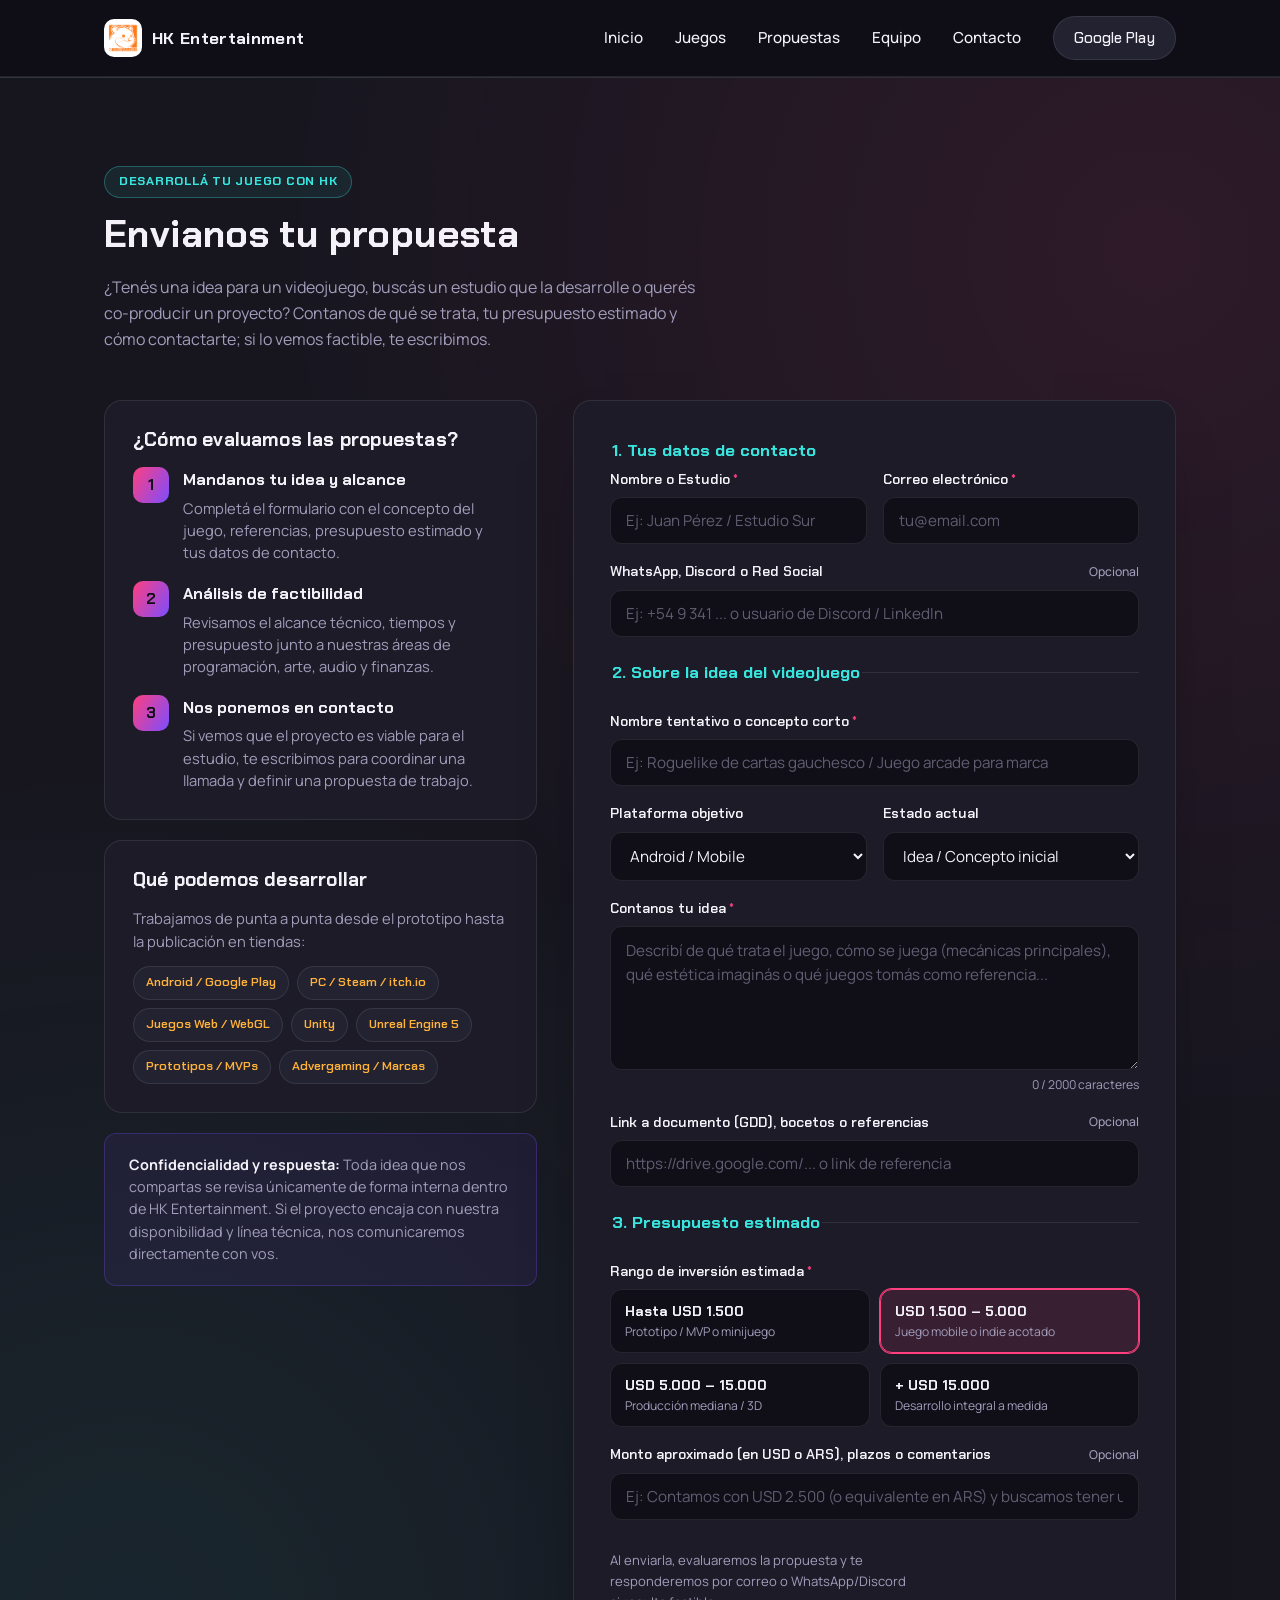
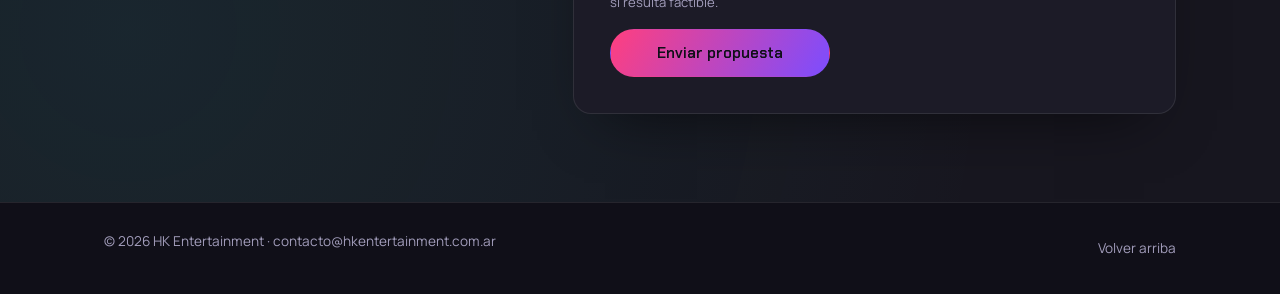
==== propuestas/index.html @ 63de5daf "Add video game proposal submission flow Add a proposal form to the homepage and a dedicated proposal" ====
<!DOCTYPE html>
<html lang="es">
<head>
  <meta charset="UTF-8">
  <meta name="viewport" content="width=device-width, initial-scale=1">
  <title>Propuestas de Videojuegos - HK Entertainment</title>
  <meta name="description" content="Envianos tu idea de videojuego, presupuesto estimado y contacto. En HK Entertainment evaluamos tu propuesta para desarrollarla o co-producirla.">
  <link rel="canonical" href="https://hkentertainment.com.ar/propuestas/">
  <meta property="og:type" content="website">
  <meta property="og:site_name" content="HK Entertainment">
  <meta property="og:locale" content="es_AR">
  <meta property="og:title" content="Propuestas de Videojuegos - HK Entertainment">
  <meta property="og:description" content="Contanos tu idea de videojuego, contacto y presupuesto. Si lo vemos factible, te escribimos.">
  <meta property="og:url" content="https://hkentertainment.com.ar/propuestas/">
  <meta property="og:image" content="https://hkentertainment.com.ar/src/cybersimian.jpg">
  <meta name="twitter:card" content="summary_large_image">
  <link rel="icon" href="../src/Logo%20HK%20c_hamster.png">
  <link rel="preconnect" href="https://fonts.googleapis.com">
  <link rel="preconnect" href="https://fonts.gstatic.com" crossorigin>
  <link href="https://fonts.googleapis.com/css2?family=Chakra+Petch:wght@500;600;700&family=Manrope:wght@400;500;600;700&display=swap" rel="stylesheet">
  <link rel="stylesheet" href="../styles.css">
  <link rel="stylesheet" href="../propuestas.css">
</head>
<body>

  <a class="skip-link" href="#contenido-propuestas">Saltar al contenido</a>

  <header class="site-header" id="top">
    <div class="wrap header-inner">
      <a class="logo" href="../index.html" aria-label="HK Entertainment – inicio">
        <img class="logo-mark" src="../src/Logo%20HK%20c_hamster.png" alt="" width="38" height="38">
        <span class="logo-text">HK Entertainment</span>
      </a>

      <button class="nav-toggle" id="navToggle" aria-expanded="false" aria-controls="primaryNav" aria-label="Abrir menú">
        <span></span><span></span><span></span>
      </button>

      <nav class="primary-nav" id="primaryNav">
        <a href="../index.html#inicio">Inicio</a>
        <a href="../index.html#juegos">Juegos</a>
        <a href="#propuestas" aria-current="page">Propuestas</a>
        <a href="../index.html#equipo">Equipo</a>
        <a href="../index.html#contacto">Contacto</a>
        <a class="nav-cta" href="https://play.google.com/store/apps/dev?id=6928241970397486127" target="_blank" rel="noopener">Google Play</a>
      </nav>
    </div>
  </header>

  <main id="contenido-propuestas">
    <!-- PROPUESTAS DE VIDEOJUEGOS -->
    <section class="section section--proposals" id="propuestas">
      <div class="wrap">
        <div class="section-head">
          <span class="proposal-kicker">Desarrollá tu juego con HK</span>
          <h2>Envianos tu propuesta</h2>
          <p>¿Tenés una idea para un videojuego, buscás un estudio que la desarrolle o querés co-producir un proyecto? Contanos de qué se trata, tu presupuesto estimado y cómo contactarte; si lo vemos factible, te escribimos.</p>
        </div>

        <div class="proposal-layout">
          <!-- Información lateral -->
          <aside class="proposal-info">
            <div class="proposal-panel">
              <h3>¿Cómo evaluamos las propuestas?</h3>
              <ol class="proposal-steps">
                <li>
                  <span class="proposal-step-num">1</span>
                  <div>
                    <strong>Mandanos tu idea y alcance</strong>
                    <p>Completá el formulario con el concepto del juego, referencias, presupuesto estimado y tus datos de contacto.</p>
                  </div>
                </li>
                <li>
                  <span class="proposal-step-num">2</span>
                  <div>
                    <strong>Análisis de factibilidad</strong>
                    <p>Revisamos el alcance técnico, tiempos y presupuesto junto a nuestras áreas de programación, arte, audio y finanzas.</p>
                  </div>
                </li>
                <li>
                  <span class="proposal-step-num">3</span>
                  <div>
                    <strong>Nos ponemos en contacto</strong>
                    <p>Si vemos que el proyecto es viable para el estudio, te escribimos para coordinar una llamada y definir una propuesta de trabajo.</p>
                  </div>
                </li>
              </ol>
            </div>

            <div class="proposal-panel">
              <h3>Qué podemos desarrollar</h3>
              <p style="margin: 0; color: var(--text-dim); font-size: 0.92rem;">Trabajamos de punta a punta desde el prototipo hasta la publicación en tiendas:</p>
              <div class="proposal-scopes">
                <span class="proposal-scope-tag">Android / Google Play</span>
                <span class="proposal-scope-tag">PC / Steam / itch.io</span>
                <span class="proposal-scope-tag">Juegos Web / WebGL</span>
                <span class="proposal-scope-tag">Unity</span>
                <span class="proposal-scope-tag">Unreal Engine 5</span>
                <span class="proposal-scope-tag">Prototipos / MVPs</span>
                <span class="proposal-scope-tag">Advergaming / Marcas</span>
              </div>
            </div>

            <div class="proposal-note-box">
              <strong>Confidencialidad y respuesta:</strong> Toda idea que nos compartas se revisa únicamente de forma interna dentro de HK Entertainment. Si el proyecto encaja con nuestra disponibilidad y línea técnica, nos comunicaremos directamente con vos.
            </div>
          </aside>

          <!-- Formulario de propuestas -->
          <div class="proposal-card">
            <form class="proposal-form" id="formPropuesta" data-formspree="" novalidate>

              <!-- 1. Datos de contacto -->
              <fieldset class="proposal-fieldset">
                <legend class="proposal-legend">1. Tus datos de contacto</legend>
                <div class="proposal-row">
                  <div class="proposal-field">
                    <label for="propNombre"><span>Nombre o Estudio<span class="proposal-req">*</span></span></label>
                    <input type="text" id="propNombre" name="nombre" placeholder="Ej: Juan Pérez / Estudio Sur" required autocomplete="name">
                  </div>
                  <div class="proposal-field">
                    <label for="propEmail"><span>Correo electrónico<span class="proposal-req">*</span></span></label>
                    <input type="email" id="propEmail" name="email" placeholder="tu@email.com" required autocomplete="email">
                  </div>
                </div>

                <div class="proposal-field">
                  <label for="propContactoAlt">
                    <span>WhatsApp, Discord o Red Social</span>
                    <span class="proposal-opt">Opcional</span>
                  </label>
                  <input type="text" id="propContactoAlt" name="contacto_alt" placeholder="Ej: +54 9 341 ... o usuario de Discord / LinkedIn">
                </div>
              </fieldset>

              <!-- 2. Sobre la idea -->
              <fieldset class="proposal-fieldset">
                <legend class="proposal-legend">2. Sobre la idea del videojuego</legend>
                <div class="proposal-field">
                  <label for="propTitulo"><span>Nombre tentativo o concepto corto<span class="proposal-req">*</span></span></label>
                  <input type="text" id="propTitulo" name="titulo" placeholder="Ej: Roguelike de cartas gauchesco / Juego arcade para marca" required>
                </div>

                <div class="proposal-row">
                  <div class="proposal-field">
                    <label for="propPlataforma"><span>Plataforma objetivo</span></label>
                    <select id="propPlataforma" name="plataforma">
                      <option value="Android / Mobile">Android / Mobile</option>
                      <option value="PC (Steam / itch.io)">PC (Steam / itch.io)</option>
                      <option value="Web / Navegador (WebGL)">Web / Navegador (WebGL)</option>
                      <option value="Multiplataforma (PC + Mobile)">Multiplataforma (PC + Mobile)</option>
                      <option value="A definir con el estudio">A definir con el estudio</option>
                    </select>
                  </div>

                  <div class="proposal-field">
                    <label for="propEstado"><span>Estado actual</span></label>
                    <select id="propEstado" name="estado">
                      <option value="Idea / Concepto inicial">Idea / Concepto inicial</option>
                      <option value="GDD / Diseño documentado">GDD / Diseño documentado</option>
                      <option value="Prototipo o avance previo">Prototipo o avance previo</option>
                      <option value="Proyecto para marca / empresa">Proyecto para marca / empresa</option>
                    </select>
                  </div>
                </div>

                <div class="proposal-field">
                  <label for="propIdea"><span>Contanos tu idea<span class="proposal-req">*</span></span></label>
                  <textarea id="propIdea" name="idea" rows="5" maxlength="2000" placeholder="Describí de qué trata el juego, cómo se juega (mecánicas principales), qué estética imaginás o qué juegos tomás como referencia..." required></textarea>
                  <div class="proposal-char-count" id="propIdeaCount">0 / 2000 caracteres</div>
                </div>

                <div class="proposal-field">
                  <label for="propLink">
                    <span>Link a documento (GDD), bocetos o referencias</span>
                    <span class="proposal-opt">Opcional</span>
                  </label>
                  <input type="url" id="propLink" name="link" placeholder="https://drive.google.com/... o link de referencia">
                </div>
              </fieldset>

              <!-- 3. Presupuesto -->
              <fieldset class="proposal-fieldset">
                <legend class="proposal-legend">3. Presupuesto estimado</legend>
                <div class="proposal-field">
                  <label><span>Rango de inversión estimada<span class="proposal-req">*</span></span></label>
                  <input type="hidden" id="propPresupuestoRango" name="presupuesto_rango" value="USD 1.500 – USD 5.000 (Juego indie / Mobile)">
                  <div class="budget-pills" role="group" aria-label="Rango de presupuesto estimado">
                    <button type="button" class="budget-pill" data-budget="Menos de USD 1.500 (Prototipo / MVP casual)" aria-pressed="false">
                      <strong>Hasta USD 1.500</strong>
                      <span>Prototipo / MVP o minijuego</span>
                    </button>
                    <button type="button" class="budget-pill is-selected" data-budget="USD 1.500 – USD 5.000 (Juego indie / Mobile)" aria-pressed="true">
                      <strong>USD 1.500 – 5.000</strong>
                      <span>Juego mobile o indie acotado</span>
                    </button>
                    <button type="button" class="budget-pill" data-budget="USD 5.000 – USD 15.000 (Proyecto mediano PC / 3D)" aria-pressed="false">
                      <strong>USD 5.000 – 15.000</strong>
                      <span>Producción mediana / 3D</span>
                    </button>
                    <button type="button" class="budget-pill" data-budget="Más de USD 15.000 (Producción completa)" aria-pressed="false">
                      <strong>+ USD 15.000</strong>
                      <span>Desarrollo integral a medida</span>
                    </button>
                  </div>
                </div>

                <div class="proposal-field">
                  <label for="propPresupuestoDetalle">
                    <span>Monto aproximado (en USD o ARS), plazos o comentarios</span>
                    <span class="proposal-opt">Opcional</span>
                  </label>
                  <input type="text" id="propPresupuestoDetalle" name="presupuesto_detalle" placeholder="Ej: Contamos con USD 2.500 (o equivalente en ARS) y buscamos tener una primera versión en 3 meses">
                </div>
              </fieldset>

              <div class="proposal-submit-row">
                <p class="proposal-privacy">Al enviarla, evaluaremos la propuesta y te responderemos por correo o WhatsApp/Discord si resulta factible.</p>
                <button type="submit" class="btn btn-primary proposal-submit-btn" id="propSubmitBtn">Enviar propuesta</button>
              </div>

              <div class="proposal-feedback" id="propFeedback" hidden aria-live="polite"></div>
            </form>
          </div>
        </div>
      </div>
    </section>
  </main>

  <footer class="site-footer">
    <div class="wrap footer-inner">
      <p>&copy; <span id="year"></span> HK Entertainment &middot; <a href="mailto:contacto@hkentertainment.com.ar">contacto@hkentertainment.com.ar</a></p>
      <a href="#top">Volver arriba</a>
    </div>
  </footer>

  <script src="../script.js"></script>
  <script src="../propuestas.js" defer></script>
</body>
</html>
---- styles.css ----
/* ---------------------------------------------------
   HK Entertainment — hoja de estilos
--------------------------------------------------- */

:root {
  --ink: #100f18;
  --ink-soft: #17161f;
  --panel: #1c1b27;
  --panel-alt: #232231;
  --line: rgba(255, 255, 255, 0.09);
  --text: #f4f2f8;
  --text-dim: #a29dbb;

  --pink: #ff3f7f;
  --cyan: #38e6df;
  --amber: #ffb238;
  --violet: #7c4dff;

  --font-display: 'Chakra Petch', sans-serif;
  --font-body: 'Manrope', sans-serif;

  --radius-lg: 18px;
  --radius-md: 12px;
  --container: 1120px;
}

* { box-sizing: border-box; }

html {
  scroll-behavior: smooth;
}

@media (prefers-reduced-motion: reduce) {
  html { scroll-behavior: auto; }
  * { animation-duration: 0.001ms !important; animation-iteration-count: 1 !important; transition-duration: 0.001ms !important; }
}

body {
  margin: 0;
  background: var(--ink);
  color: var(--text);
  font-family: var(--font-body);
  font-size: 16px;
  line-height: 1.6;
  -webkit-font-smoothing: antialiased;
}

h1, h2, h3, h4 {
  font-family: var(--font-display);
  font-weight: 700;
  line-height: 1.15;
  margin: 0 0 0.5em;
  letter-spacing: 0.01em;
}

p { margin: 0 0 1em; color: var(--text-dim); }
p:last-child { margin-bottom: 0; }

a { color: var(--cyan); text-decoration: none; }
a:hover { color: var(--pink); }

ul { list-style: none; margin: 0; padding: 0; }

.wrap {
  max-width: var(--container);
  margin: 0 auto;
  padding: 0 24px;
}

.skip-link {
  position: absolute;
  left: -999px;
  top: 0;
  background: var(--pink);
  color: #100f18;
  padding: 10px 16px;
  border-radius: 0 0 8px 0;
  z-index: 999;
}
.skip-link:focus {
  left: 0;
}

:focus-visible {
  outline: 2px solid var(--cyan);
  outline-offset: 3px;
}

/* ---------- Botones ---------- */

.btn {
  display: inline-flex;
  align-items: center;
  justify-content: center;
  padding: 13px 26px;
  border-radius: 999px;
  font-family: var(--font-display);
  font-weight: 600;
  font-size: 0.95rem;
  border: 1px solid transparent;
  transition: transform 0.15s ease, box-shadow 0.15s ease, background 0.15s ease, color 0.15s ease;
  white-space: nowrap;
}
.btn:hover { transform: translateY(-2px); }

.btn-primary {
  background: linear-gradient(120deg, var(--pink), var(--violet));
  color: #100f18;
}
.btn-primary:hover {
  color: #100f18;
  box-shadow: 0 10px 30px -8px rgba(255, 63, 127, 0.55);
}

.btn-ghost {
  background: transparent;
  border-color: var(--line);
  color: var(--text);
}
.btn-ghost:hover {
  border-color: var(--cyan);
  color: var(--cyan);
}

.btn-outline {
  background: transparent;
  border-color: var(--cyan);
  color: var(--cyan);
}
.btn-outline:hover {
  background: var(--cyan);
  color: #100f18;
}

/* ---------- Header ---------- */

.site-header {
  position: sticky;
  top: 0;
  z-index: 100;
  background: rgba(16, 15, 24, 0.82);
  backdrop-filter: blur(10px);
  border-bottom: 1px solid var(--line);
}

.header-inner {
  display: flex;
  align-items: center;
  justify-content: space-between;
  height: 76px;
}

.logo {
  display: flex;
  align-items: center;
  gap: 10px;
  color: var(--text);
}
.logo:hover { color: var(--text); }
.logo-mark {
  width: 38px;
  height: 38px;
  border-radius: 10px;
  object-fit: cover;
  flex: none;
}
.logo-text {
  font-family: var(--font-display);
  font-weight: 700;
  font-size: 1.05rem;
  letter-spacing: 0.02em;
}

.nav-toggle {
  display: none;
  flex-direction: column;
  gap: 5px;
  background: none;
  border: none;
  cursor: pointer;
  padding: 8px;
}
.nav-toggle span {
  width: 24px;
  height: 2px;
  background: var(--text);
  display: block;
}

.primary-nav {
  display: flex;
  align-items: center;
  gap: 32px;
}
.primary-nav a {
  color: var(--text);
  font-size: 0.95rem;
  font-weight: 500;
}
.primary-nav a:hover { color: var(--cyan); }

.nav-cta {
  padding: 9px 20px;
  border-radius: 999px;
  background: var(--panel-alt);
  border: 1px solid var(--line);
  font-family: var(--font-display);
  font-weight: 600;
}
.nav-cta:hover {
  border-color: var(--cyan);
  color: var(--cyan);
}

/* ---------- Hero ---------- */

.hero {
  position: relative;
  padding: 96px 0 84px;
  overflow: hidden;
}

.hero-bg {
  position: absolute;
  inset: 0;
  z-index: 0;
  pointer-events: none;
}

.hero-hexes {
  width: 100%;
  height: 100%;
}
.hex {
  fill: none;
  stroke-width: 1.4;
}
.hex-a { stroke: var(--pink); opacity: 0.35; animation: float-a 14s ease-in-out infinite; }
.hex-b { stroke: var(--cyan); opacity: 0.3; animation: float-b 18s ease-in-out infinite; }
.hex-c { stroke: var(--violet); opacity: 0.28; animation: float-a 16s ease-in-out infinite reverse; }
.hex-d { stroke: var(--amber); opacity: 0.25; animation: float-b 12s ease-in-out infinite reverse; }

@keyframes float-a {
  0%, 100% { transform: translateY(0px); }
  50% { transform: translateY(22px); }
}
@keyframes float-b {
  0%, 100% { transform: translateY(0px); }
  50% { transform: translateY(-18px); }
}

.hero-inner {
  position: relative;
  z-index: 1;
}

.hero-kicker {
  color: var(--cyan);
  font-family: var(--font-display);
  font-weight: 600;
  font-size: 0.9rem;
  margin-bottom: 18px;
}

.hero-title {
  font-size: clamp(2.1rem, 5.2vw, 3.6rem);
  max-width: 15ch;
  color: var(--text);
  margin-bottom: 24px;
}

.hero-sub {
  max-width: 56ch;
  font-size: 1.08rem;
  margin-bottom: 36px;
}

.hero-actions {
  display: flex;
  flex-wrap: wrap;
  gap: 16px;
  margin-bottom: 64px;
}

.hero-stats {
  display: grid;
  grid-template-columns: repeat(4, auto);
  gap: 40px;
  margin: 0;
}
.hero-stats > div { display: flex; flex-direction: column; }
.hero-stats dt {
  font-family: var(--font-display);
  font-size: 2rem;
  font-weight: 700;
  background: linear-gradient(120deg, var(--pink), var(--cyan));
  -webkit-background-clip: text;
  background-clip: text;
  color: transparent;
}
.hero-stats dd {
  margin: 2px 0 0;
  font-size: 0.88rem;
  color: var(--text-dim);
}

/* ---------- Secciones genéricas ---------- */

.section {
  padding: 88px 0;
  border-top: 1px solid var(--line);
}
.section--alt {
  background: var(--ink-soft);
}

.section-head {
  max-width: 60ch;
  margin-bottom: 48px;
}
.section-head h2 {
  font-size: clamp(1.7rem, 3.4vw, 2.4rem);
}

/* ---------- Destacados ---------- */

.featured-grid {
  display: grid;
  grid-template-columns: 1.3fr 1fr;
  gap: 24px;
  margin-bottom: 72px;
}

.feature-panel {
  position: relative;
  padding: 40px;
  border-radius: var(--radius-lg);
  background: var(--panel);
  border: 1px solid var(--line);
  overflow: hidden;
}

.feature-panel--flagship {
  background:
    radial-gradient(circle at 100% 0%, rgba(255, 63, 127, 0.18), transparent 55%),
    radial-gradient(circle at 0% 100%, rgba(56, 230, 223, 0.14), transparent 55%),
    var(--panel);
  border-color: rgba(255, 63, 127, 0.35);
}

.feature-cover {
  display: block;
  width: calc(100% + 80px);
  height: 210px;
  margin: -40px -40px 24px -40px;
  object-fit: cover;
}

.itch-embed {
  margin-top: 20px;
  max-width: 552px;
}
.itch-embed iframe {
  display: block;
  width: 100%;
  height: 167px;
  border: 0;
  border-radius: 10px;
}

.feature-panel-tag {
  display: inline-block;
  font-family: var(--font-display);
  font-size: 0.78rem;
  font-weight: 600;
  color: var(--amber);
  border: 1px solid rgba(255, 178, 56, 0.4);
  border-radius: 999px;
  padding: 4px 12px;
  margin-bottom: 20px;
}

.feature-panel h3 {
  font-size: clamp(1.4rem, 2.6vw, 1.9rem);
  margin-bottom: 16px;
}

.feature-meta {
  font-size: 0.9rem;
  color: var(--text-dim);
  margin-bottom: 20px;
}

.glitch-title {
  position: relative;
  display: inline-block;
  color: var(--text);
}
.glitch-title::before,
.glitch-title::after {
  content: attr(data-text);
  position: absolute;
  left: 0;
  top: 0;
  width: 100%;
  opacity: 0;
}
.feature-panel:hover .glitch-title::before {
  color: var(--pink);
  opacity: 0.7;
  transform: translate(2px, -2px);
  clip-path: inset(0 0 55% 0);
  animation: glitch-shift 0.6s steps(2, end) 1;
}
.feature-panel:hover .glitch-title::after {
  color: var(--cyan);
  opacity: 0.7;
  transform: translate(-2px, 2px);
  clip-path: inset(55% 0 0 0);
  animation: glitch-shift 0.6s steps(2, end) 1 reverse;
}
@keyframes glitch-shift {
  0% { transform: translate(0, 0); }
  50% { transform: translate(3px, -3px); }
  100% { transform: translate(-2px, 2px); }
}

/* ---------- Catálogo ---------- */

.catalog-head { margin-bottom: 24px; }
.catalog-head h3 {
  font-size: 1.15rem;
  color: var(--text-dim);
  font-family: var(--font-body);
  font-weight: 700;
}

.catalog-grid {
  display: grid;
  grid-template-columns: repeat(3, 1fr);
  gap: 18px;
  margin-bottom: 72px;
}

.game-card {
  display: flex;
  gap: 16px;
  padding: 22px;
  background: var(--panel);
  border: 1px solid var(--line);
  border-radius: var(--radius-md);
  transition: border-color 0.2s ease, transform 0.2s ease;
}
.game-card:hover {
  border-color: var(--cyan);
  transform: translateY(-3px);
}

.game-icon {
  flex: none;
  width: 52px;
  height: 52px;
  border-radius: 12px;
  object-fit: cover;
  border: 1px solid var(--line);
}

.game-card h4 {
  font-size: 1.02rem;
  margin-bottom: 2px;
}

.game-genre {
  font-size: 0.78rem;
  color: var(--amber);
  margin-bottom: 8px;
}

.game-card p:not(.game-genre) {
  font-size: 0.92rem;
  margin-bottom: 10px;
}

.game-card a {
  font-size: 0.85rem;
  font-weight: 600;
}

/* ---------- Próximamente ---------- */

.upcoming-grid {
  display: grid;
  grid-template-columns: repeat(2, 1fr);
  gap: 18px;
}

.upcoming-card {
  padding: 28px;
  border: 1px dashed var(--line);
  border-radius: var(--radius-md);
  background: var(--ink-soft);
}
.upcoming-card h4 {
  font-size: 1.1rem;
  margin-bottom: 10px;
}
.upcoming-status {
  font-size: 0.8rem;
  color: var(--violet);
  font-weight: 700;
  font-family: var(--font-display);
  margin: 0;
}

/* ---------- Equipo ---------- */

.team-grid {
  display: grid;
  grid-template-columns: repeat(4, 1fr);
  gap: 18px;
}

.team-card {
  padding: 26px;
  background: var(--panel);
  border: 1px solid var(--line);
  border-radius: var(--radius-md);
  transition: border-color 0.2s ease;
}
.team-card:hover { border-color: var(--pink); }

.team-card h3 { font-size: 1.08rem; margin-bottom: 4px; }

.team-role {
  color: var(--cyan);
  font-size: 0.85rem;
  font-weight: 700;
  margin-bottom: 12px;
}

.team-card p:not(.team-role) { font-size: 0.9rem; margin-bottom: 16px; }

.team-link {
  font-family: var(--font-display);
  font-weight: 600;
  font-size: 0.85rem;
}

/* ---------- Valores ---------- */

.values-grid {
  display: grid;
  grid-template-columns: repeat(4, 1fr);
  gap: 18px;
}
.values-grid li {
  padding: 24px 0;
  border-top: 1px solid var(--line);
}
.values-grid h3 {
  font-size: 1rem;
  color: var(--text);
  margin-bottom: 8px;
}
.values-grid p { font-size: 0.9rem; }

/* ---------- Contacto ---------- */

.contact-grid {
  display: flex;
  align-items: center;
  justify-content: space-between;
  flex-wrap: wrap;
  gap: 32px;
}

.contact-email {
  font-family: var(--font-display);
  font-weight: 700;
  font-size: clamp(1.3rem, 3vw, 1.8rem);
  color: var(--text);
}
.contact-email:hover { color: var(--pink); }

.social-list {
  display: flex;
  flex-wrap: wrap;
  gap: 12px;
}
.social-list a {
  display: inline-block;
  padding: 10px 18px;
  border: 1px solid var(--line);
  border-radius: 999px;
  color: var(--text);
  font-size: 0.88rem;
  font-weight: 600;
}
.social-list a:hover {
  border-color: var(--cyan);
  color: var(--cyan);
}

/* ---------- Footer ---------- */

.site-footer {
  border-top: 1px solid var(--line);
  padding: 28px 0;
}
.footer-inner {
  display: flex;
  align-items: center;
  justify-content: space-between;
  font-size: 0.85rem;
  color: var(--text-dim);
}
.footer-inner a { color: var(--text-dim); }
.footer-inner a:hover { color: var(--cyan); }

/* ---------- Responsive ---------- */

@media (max-width: 900px) {
  .featured-grid { grid-template-columns: 1fr; }
  .catalog-grid { grid-template-columns: repeat(2, 1fr); }
  .team-grid { grid-template-columns: repeat(2, 1fr); }
  .values-grid { grid-template-columns: repeat(2, 1fr); }
  .upcoming-grid { grid-template-columns: 1fr; }
  .hero-stats { grid-template-columns: repeat(2, auto); row-gap: 24px; }
}

@media (max-width: 720px) {
  .nav-toggle { display: flex; }

  .primary-nav {
    position: absolute;
    top: 76px;
    left: 0;
    right: 0;
    background: var(--ink-soft);
    border-bottom: 1px solid var(--line);
    flex-direction: column;
    align-items: flex-start;
    gap: 0;
    padding: 8px 24px 20px;
    display: none;
  }
  .primary-nav.is-open { display: flex; }
  .primary-nav a {
    width: 100%;
    padding: 14px 0;
    border-bottom: 1px solid var(--line);
  }
  .nav-cta {
    margin-top: 12px;
    text-align: center;
  }

  .catalog-grid { grid-template-columns: 1fr; }
  .team-grid { grid-template-columns: 1fr; }
  .values-grid { grid-template-columns: 1fr; }
  .game-card { flex-direction: column; }
}


/* ---------- Enlaces a las páginas de cada juego ---------- */

.game-links {
  display: flex;
  flex-wrap: wrap;
  gap: 4px 16px;
}

.feature-actions {
  display: flex;
  flex-wrap: wrap;
  gap: 12px;
  margin-top: 20px;
}

video.feature-cover { background: #000; }

.upcoming-logo {
  display: block;
  width: min(220px, 100%);
  height: auto;
}

.upcoming-actions {
  display: flex;
  flex-wrap: wrap;
  align-items: center;
  gap: 12px 18px;
  margin-top: 16px;
}
.upcoming-actions a:not(.btn) {
  font-size: 0.88rem;
  font-weight: 600;
}

/* Elementos ocultos con el atributo hidden (la sección "Jugar" hasta que haya juegos) */
.section[hidden],
.primary-nav a[hidden] { display: none !important; }
---- propuestas.css ----
/* -------------------------------------------
   HK Entertainment – Sección y Página de Propuestas (propuestas.css)
   Usa las variables globales definidas en styles.css
------------------------------------------- */

.section--proposals {
  position: relative;
  background:
    radial-gradient(circle at 90% 10%, rgba(255, 63, 127, 0.10), transparent 45%),
    radial-gradient(circle at 10% 90%, rgba(56, 230, 223, 0.08), transparent 45%),
    var(--ink-soft);
  border-top: 1px solid var(--line);
}

.proposal-kicker {
  display: inline-flex;
  align-items: center;
  gap: 8px;
  padding: 5px 14px;
  margin-bottom: 14px;
  border-radius: 999px;
  border: 1px solid rgba(56, 230, 223, 0.3);
  background: rgba(56, 230, 223, 0.08);
  color: var(--cyan);
  font-family: var(--font-display);
  font-size: 0.78rem;
  font-weight: 700;
  letter-spacing: 0.06em;
  text-transform: uppercase;
}

.proposal-layout {
  display: grid;
  grid-template-columns: 0.92fr 1.28fr;
  gap: 36px;
  align-items: start;
}

/* Columna informativa izquierda */
.proposal-info {
  display: grid;
  gap: 20px;
}

.proposal-panel {
  padding: 28px;
  border-radius: var(--radius-lg);
  background: var(--panel);
  border: 1px solid var(--line);
}

.proposal-panel h3 {
  font-family: var(--font-display);
  font-size: 1.2rem;
  color: var(--text);
  margin: 0 0 16px;
}

.proposal-steps {
  list-style: none;
  padding: 0;
  margin: 0;
  display: grid;
  gap: 18px;
}

.proposal-steps li {
  display: grid;
  grid-template-columns: 36px 1fr;
  gap: 14px;
  align-items: start;
}

.proposal-step-num {
  display: inline-flex;
  align-items: center;
  justify-content: center;
  width: 36px;
  height: 36px;
  border-radius: 10px;
  background: linear-gradient(120deg, var(--pink), var(--violet));
  color: #100f18;
  font-family: var(--font-display);
  font-weight: 700;
  font-size: 0.95rem;
}

.proposal-steps strong {
  display: block;
  font-family: var(--font-display);
  font-size: 1rem;
  color: var(--text);
  margin-bottom: 4px;
}

.proposal-steps p {
  margin: 0;
  font-size: 0.92rem;
  color: var(--text-dim);
  line-height: 1.5;
}

.proposal-scopes {
  display: flex;
  flex-wrap: wrap;
  gap: 8px;
  margin-top: 12px;
}

.proposal-scope-tag {
  padding: 6px 12px;
  border-radius: 999px;
  background: var(--panel-alt);
  border: 1px solid var(--line);
  color: var(--amber);
  font-family: var(--font-display);
  font-size: 0.78rem;
  font-weight: 600;
}

.proposal-note-box {
  padding: 20px 24px;
  border-radius: var(--radius-md);
  background: rgba(124, 77, 255, 0.08);
  border: 1px solid rgba(124, 77, 255, 0.28);
  color: var(--text-dim);
  font-size: 0.9rem;
  line-height: 1.55;
}

.proposal-note-box strong {
  color: var(--text);
}

/* Tarjeta del formulario */
.proposal-card {
  padding: 36px;
  border-radius: var(--radius-lg);
  background: var(--panel);
  border: 1px solid var(--line);
  box-shadow: 0 28px 60px -32px rgba(0, 0, 0, 0.65);
}

.proposal-form {
  display: grid;
  gap: 22px;
}

.proposal-fieldset {
  border: 0;
  padding: 0;
  margin: 0;
  display: grid;
  gap: 16px;
}

.proposal-fieldset + .proposal-fieldset {
  padding-top: 20px;
  border-top: 1px solid var(--line);
}

.proposal-legend {
  font-family: var(--font-display);
  font-size: 1.05rem;
  font-weight: 700;
  color: var(--cyan);
  margin-bottom: 4px;
  display: flex;
  align-items: center;
  gap: 8px;
}

.proposal-row {
  display: grid;
  grid-template-columns: 1fr 1fr;
  gap: 16px;
}

.proposal-field {
  display: flex;
  flex-direction: column;
  gap: 7px;
}

.proposal-field label {
  font-family: var(--font-display);
  font-size: 0.88rem;
  font-weight: 600;
  color: var(--text);
  display: flex;
  justify-content: space-between;
  align-items: center;
}

.proposal-opt {
  font-family: var(--font-body);
  font-size: 0.76rem;
  font-weight: 500;
  color: var(--text-dim);
}

.proposal-req {
  color: var(--pink);
  margin-left: 3px;
}

.proposal-field input,
.proposal-field select,
.proposal-field textarea {
  width: 100%;
  padding: 12px 15px;
  border-radius: var(--radius-md);
  border: 1px solid var(--line);
  background: var(--ink);
  color: var(--text);
  font-family: var(--font-body);
  font-size: 0.95rem;
  transition: border-color 0.18s ease, box-shadow 0.18s ease, background 0.18s ease;
  box-sizing: border-box;
}

.proposal-field textarea {
  resize: vertical;
  min-height: 120px;
  line-height: 1.55;
}

.proposal-field input::placeholder,
.proposal-field textarea::placeholder {
  color: rgba(162, 157, 187, 0.55);
}

.proposal-field input:focus,
.proposal-field select:focus,
.proposal-field textarea:focus {
  outline: none;
  border-color: var(--cyan);
  box-shadow: 0 0 0 3px rgba(56, 230, 223, 0.14);
  background: var(--ink-soft);
}

/* Chips de selección de presupuesto */
.budget-pills {
  display: grid;
  grid-template-columns: repeat(auto-fit, minmax(185px, 1fr));
  gap: 10px;
}

.budget-pill {
  display: flex;
  flex-direction: column;
  align-items: flex-start;
  gap: 3px;
  padding: 12px 14px;
  border-radius: var(--radius-md);
  border: 1px solid var(--line);
  background: var(--ink);
  color: var(--text);
  font-family: var(--font-body);
  text-align: left;
  cursor: pointer;
  transition: border-color 0.16s ease, background 0.16s ease, transform 0.12s ease;
}

.budget-pill:hover {
  border-color: rgba(56, 230, 223, 0.45);
  background: var(--panel-alt);
}

.budget-pill.is-selected {
  border-color: var(--pink);
  background: rgba(255, 63, 127, 0.12);
  box-shadow: 0 0 0 1px var(--pink);
}

.budget-pill strong {
  font-family: var(--font-display);
  font-size: 0.88rem;
  color: var(--text);
}

.budget-pill span {
  font-size: 0.76rem;
  color: var(--text-dim);
}

.proposal-char-count {
  font-size: 0.76rem;
  color: var(--text-dim);
  text-align: right;
  margin-top: -2px;
}

.proposal-submit-row {
  display: flex;
  flex-wrap: wrap;
  align-items: center;
  justify-content: space-between;
  gap: 16px;
  padding-top: 8px;
}

.proposal-privacy {
  font-size: 0.82rem;
  color: var(--text-dim);
  margin: 0;
  max-width: 38ch;
}

.proposal-submit-btn {
  cursor: pointer;
  min-width: 220px;
}

.proposal-submit-btn[disabled] {
  opacity: 0.65;
  cursor: wait;
}

/* Estado de confirmación / feedback */
.proposal-feedback {
  margin-top: 18px;
  padding: 24px;
  border-radius: var(--radius-md);
  background: var(--ink);
  border: 1px solid var(--cyan);
}

.proposal-feedback--error {
  border-color: var(--pink);
}

.proposal-feedback h4 {
  font-family: var(--font-display);
  font-size: 1.12rem;
  color: var(--cyan);
  margin: 0 0 8px;
}

.proposal-feedback--error h4 {
  color: var(--pink);
}

.proposal-feedback p {
  margin: 0 0 16px;
  font-size: 0.92rem;
  color: var(--text-dim);
  line-height: 1.5;
}

.proposal-feedback-actions {
  display: flex;
  flex-wrap: wrap;
  gap: 10px;
}

.proposal-summary-pre {
  margin: 14px 0 0;
  padding: 14px;
  border-radius: 10px;
  background: var(--panel-alt);
  border: 1px solid var(--line);
  color: var(--text);
  font-family: monospace;
  font-size: 0.82rem;
  white-space: pre-wrap;
  word-break: break-word;
  max-height: 220px;
  overflow-y: auto;
}

@media (max-width: 860px) {
  .proposal-layout {
    grid-template-columns: 1fr;
  }
  .proposal-card {
    padding: 24px 20px;
  }
  .proposal-row {
    grid-template-columns: 1fr;
  }
  .proposal-submit-row {
    flex-direction: column;
    align-items: stretch;
  }
  .proposal-submit-btn {
    width: 100%;
  }
}
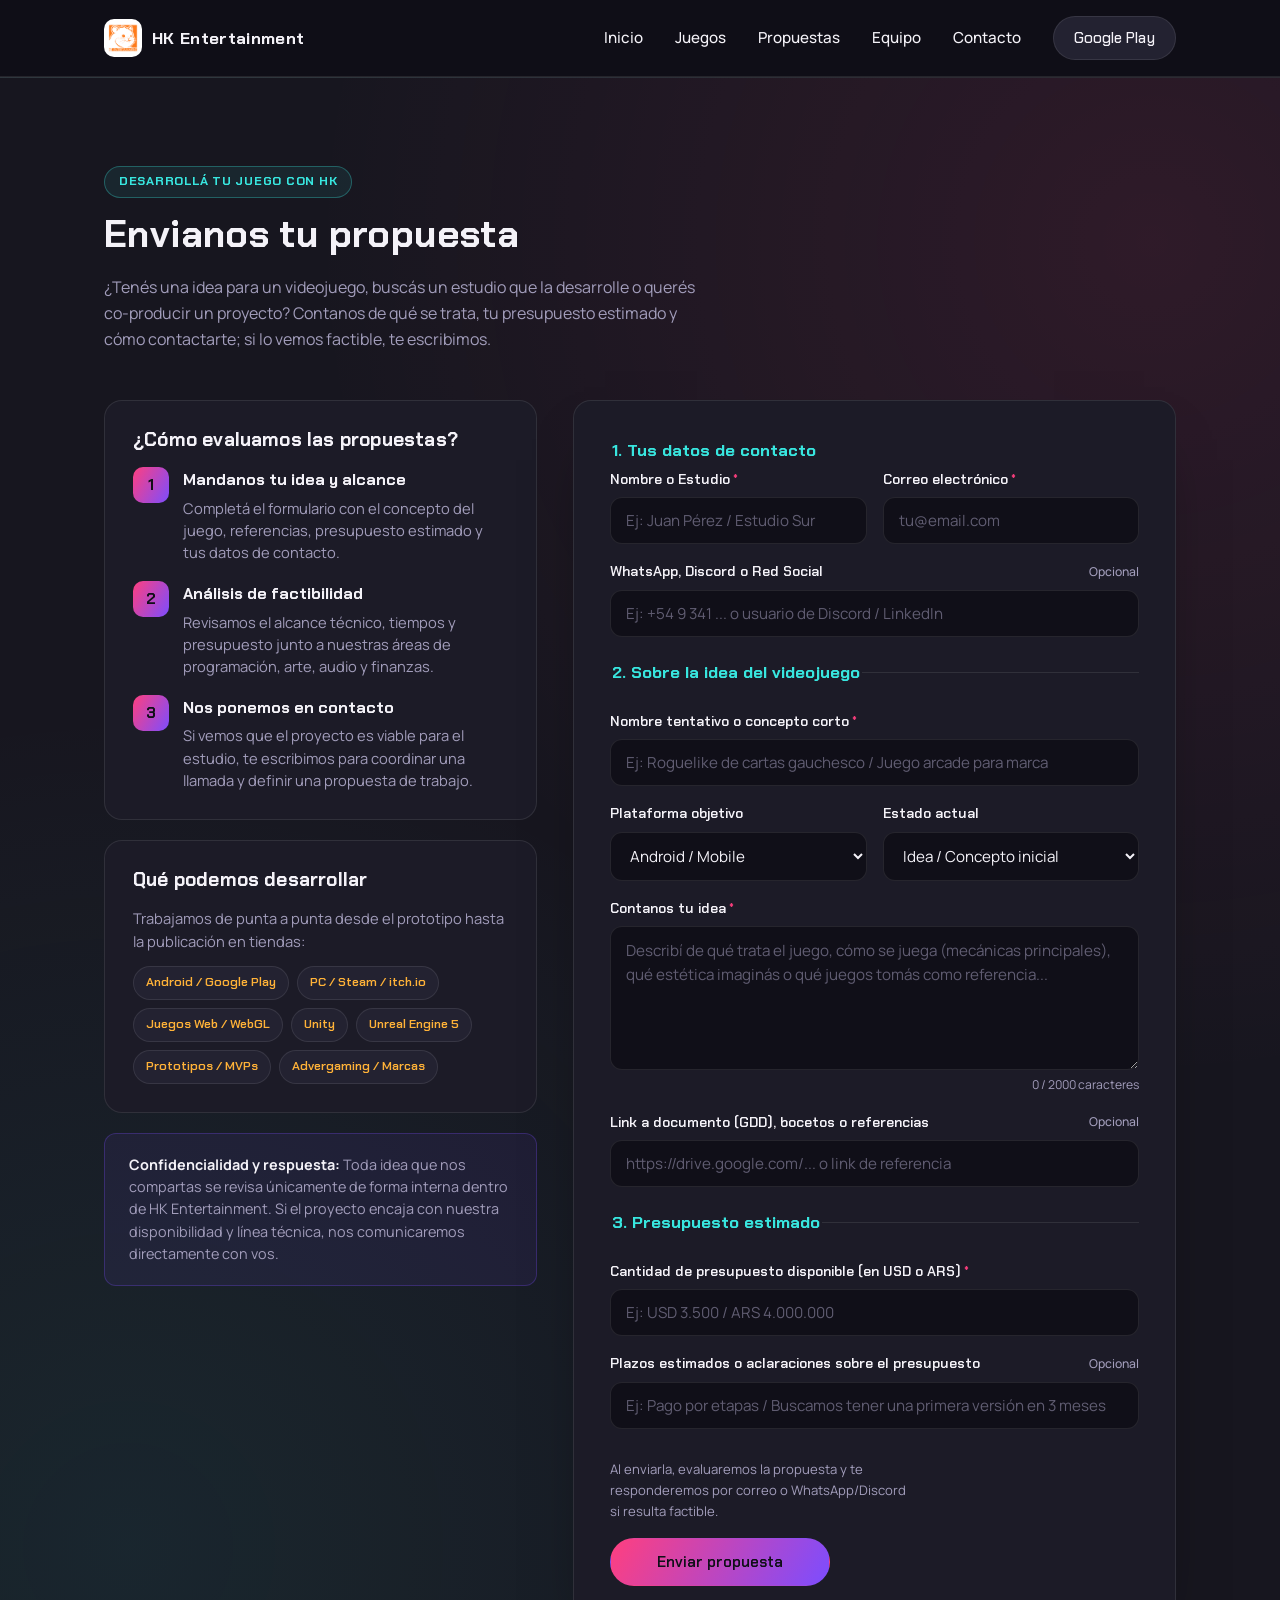
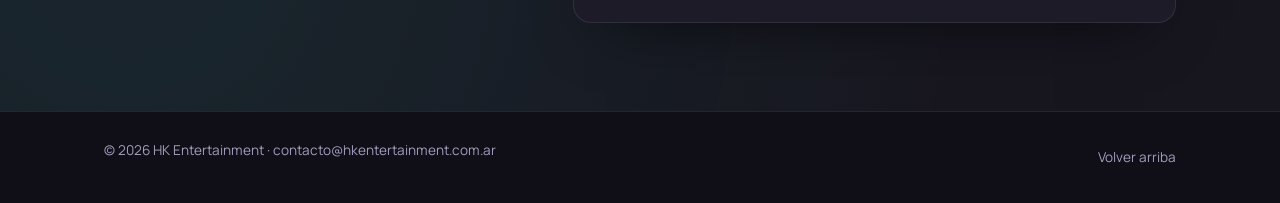
==== commit 4b1ee0d7: "Reemplaza rangos por presupuesto editable Solicita el presupuesto disponible como monto en USD o ARS" ====
--- a/propuestas/index.html
+++ b/propuestas/index.html
@@ -183,34 +183,18 @@
               <fieldset class="proposal-fieldset">
                 <legend class="proposal-legend">3. Presupuesto estimado</legend>
                 <div class="proposal-field">
-                  <label><span>Rango de inversión estimada<span class="proposal-req">*</span></span></label>
-                  <input type="hidden" id="propPresupuestoRango" name="presupuesto_rango" value="USD 1.500 – USD 5.000 (Juego indie / Mobile)">
-                  <div class="budget-pills" role="group" aria-label="Rango de presupuesto estimado">
-                    <button type="button" class="budget-pill" data-budget="Menos de USD 1.500 (Prototipo / MVP casual)" aria-pressed="false">
-                      <strong>Hasta USD 1.500</strong>
-                      <span>Prototipo / MVP o minijuego</span>
-                    </button>
-                    <button type="button" class="budget-pill is-selected" data-budget="USD 1.500 – USD 5.000 (Juego indie / Mobile)" aria-pressed="true">
-                      <strong>USD 1.500 – 5.000</strong>
-                      <span>Juego mobile o indie acotado</span>
-                    </button>
-                    <button type="button" class="budget-pill" data-budget="USD 5.000 – USD 15.000 (Proyecto mediano PC / 3D)" aria-pressed="false">
-                      <strong>USD 5.000 – 15.000</strong>
-                      <span>Producción mediana / 3D</span>
-                    </button>
-                    <button type="button" class="budget-pill" data-budget="Más de USD 15.000 (Producción completa)" aria-pressed="false">
-                      <strong>+ USD 15.000</strong>
-                      <span>Desarrollo integral a medida</span>
-                    </button>
-                  </div>
+                  <label for="propPresupuesto">
+                    <span>Cantidad de presupuesto disponible (en USD o ARS)<span class="proposal-req">*</span></span>
+                  </label>
+                  <input type="text" id="propPresupuesto" name="presupuesto" placeholder="Ej: USD 3.500 / ARS 4.000.000" required>
                 </div>
 
                 <div class="proposal-field">
                   <label for="propPresupuestoDetalle">
-                    <span>Monto aproximado (en USD o ARS), plazos o comentarios</span>
+                    <span>Plazos estimados o aclaraciones sobre el presupuesto</span>
                     <span class="proposal-opt">Opcional</span>
                   </label>
-                  <input type="text" id="propPresupuestoDetalle" name="presupuesto_detalle" placeholder="Ej: Contamos con USD 2.500 (o equivalente en ARS) y buscamos tener una primera versión en 3 meses">
+                  <input type="text" id="propPresupuestoDetalle" name="presupuesto_detalle" placeholder="Ej: Pago por etapas / Buscamos tener una primera versión en 3 meses">
                 </div>
               </fieldset>
 
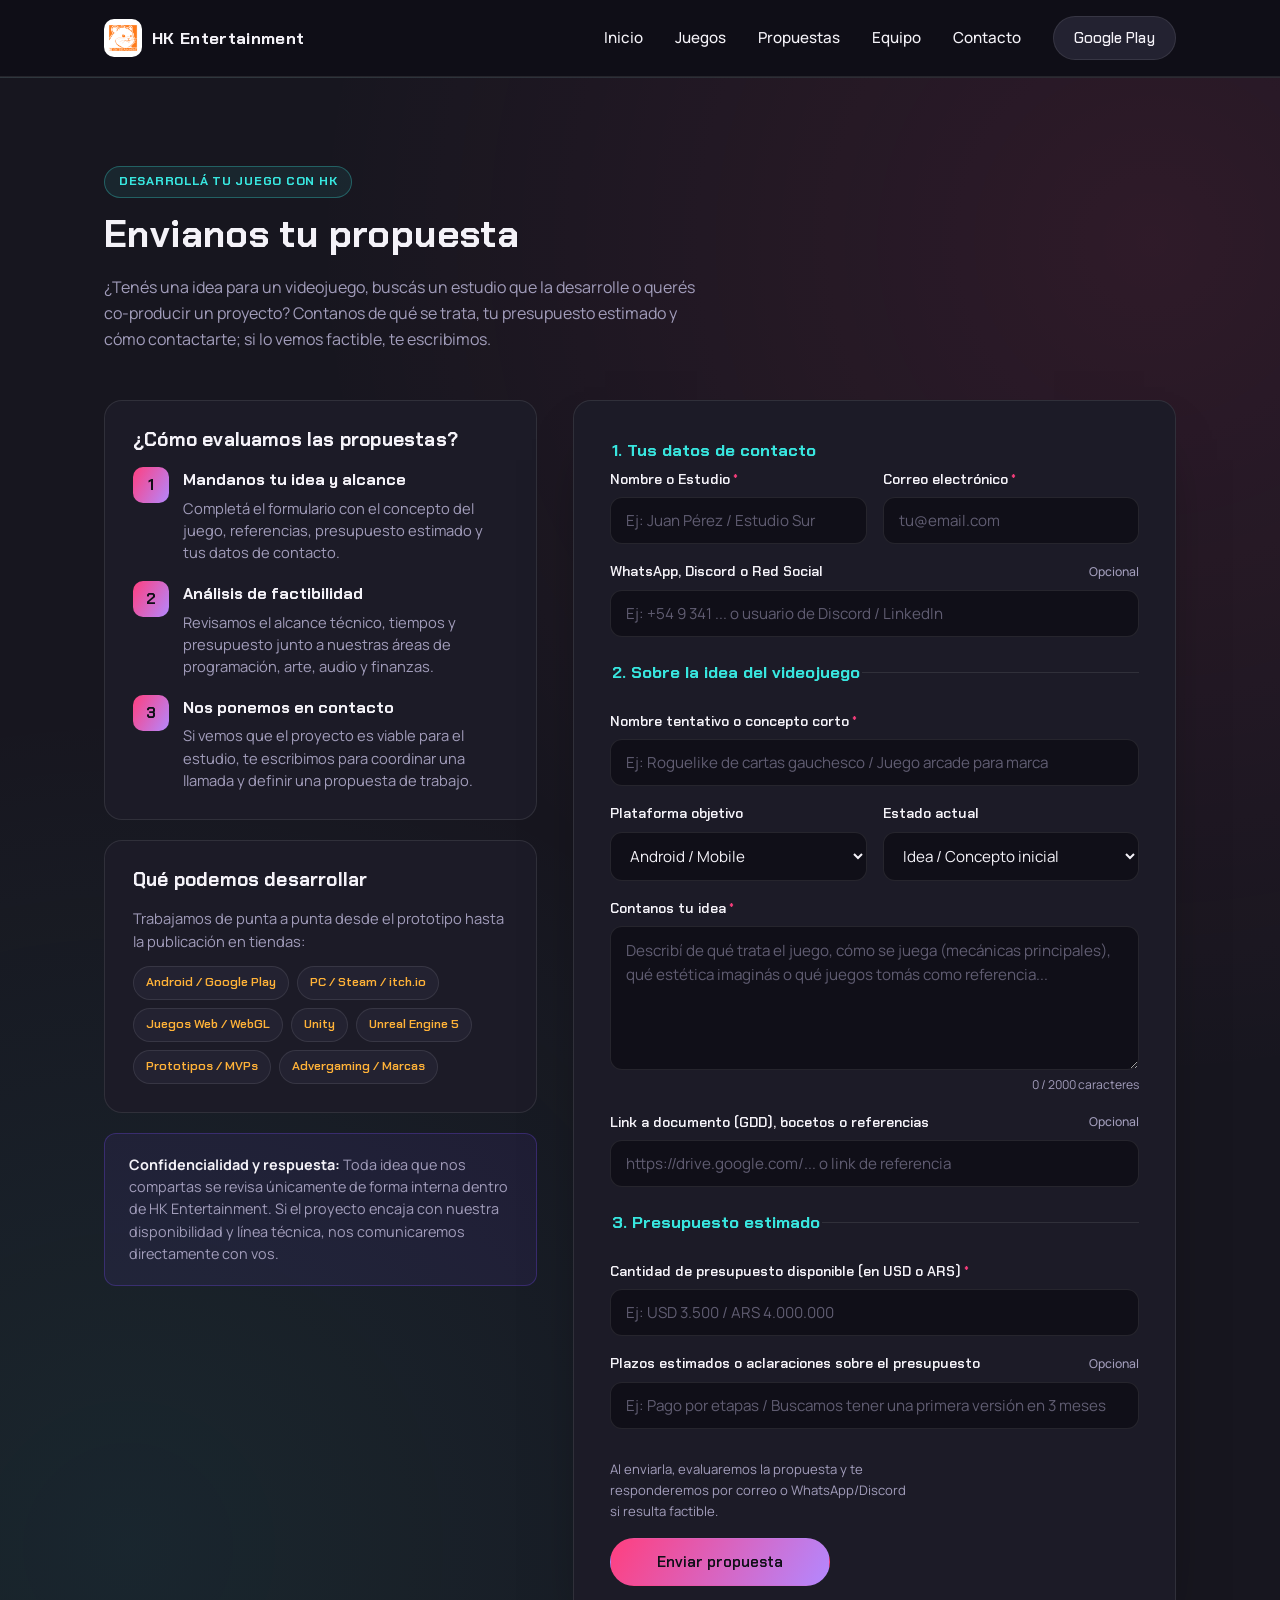
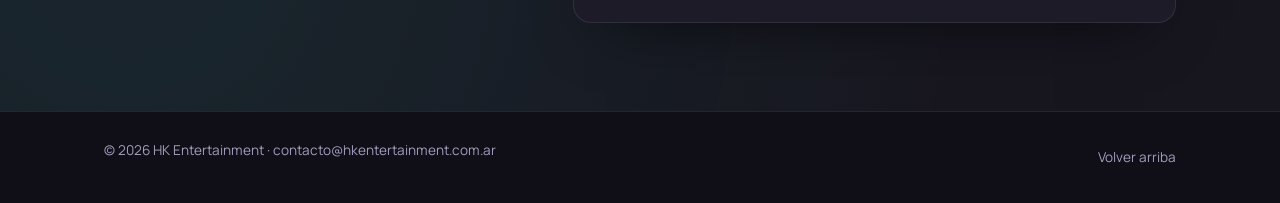
==== commit 5b9df883: "Update website branding and proposal flow Refresh the HK Entertainment site with new OG/social media" ====
--- a/propuestas/index.html
+++ b/propuestas/index.html
@@ -12,7 +12,7 @@
   <meta property="og:title" content="Propuestas de Videojuegos - HK Entertainment">
   <meta property="og:description" content="Contanos tu idea de videojuego, contacto y presupuesto. Si lo vemos factible, te escribimos.">
   <meta property="og:url" content="https://hkentertainment.com.ar/propuestas/">
-  <meta property="og:image" content="https://hkentertainment.com.ar/src/cybersimian.jpg">
+  <meta property="og:image" content="https://hkentertainment.com.ar/src/og-banner.jpg">
   <meta name="twitter:card" content="summary_large_image">
   <link rel="icon" href="../src/Logo%20HK%20c_hamster.png">
   <link rel="preconnect" href="https://fonts.googleapis.com">
@@ -89,7 +89,7 @@
 
             <div class="proposal-panel">
               <h3>Qué podemos desarrollar</h3>
-              <p style="margin: 0; color: var(--text-dim); font-size: 0.92rem;">Trabajamos de punta a punta desde el prototipo hasta la publicación en tiendas:</p>
+              <p class="proposal-scope-intro">Trabajamos de punta a punta desde el prototipo hasta la publicación en tiendas:</p>
               <div class="proposal-scopes">
                 <span class="proposal-scope-tag">Android / Google Play</span>
                 <span class="proposal-scope-tag">PC / Steam / itch.io</span>
--- a/styles.css
+++ b/styles.css
@@ -104,7 +104,7 @@
 .btn:hover { transform: translateY(-2px); }
 
 .btn-primary {
-  background: linear-gradient(120deg, var(--pink), var(--violet));
+  background: linear-gradient(120deg, var(--pink), #b388ff);
   color: #100f18;
 }
 .btn-primary:hover {
--- a/propuestas.css
+++ b/propuestas.css
@@ -78,7 +78,7 @@
   width: 36px;
   height: 36px;
   border-radius: 10px;
-  background: linear-gradient(120deg, var(--pink), var(--violet));
+  background: linear-gradient(120deg, var(--pink), #b388ff);
   color: #100f18;
   font-family: var(--font-display);
   font-weight: 700;
@@ -98,6 +98,12 @@
   font-size: 0.92rem;
   color: var(--text-dim);
   line-height: 1.5;
+}
+
+.proposal-scope-intro {
+  margin: 0;
+  color: var(--text-dim);
+  font-size: 0.92rem;
 }
 
 .proposal-scopes {
@@ -239,51 +245,6 @@
   background: var(--ink-soft);
 }
 
-/* Chips de selección de presupuesto */
-.budget-pills {
-  display: grid;
-  grid-template-columns: repeat(auto-fit, minmax(185px, 1fr));
-  gap: 10px;
-}
-
-.budget-pill {
-  display: flex;
-  flex-direction: column;
-  align-items: flex-start;
-  gap: 3px;
-  padding: 12px 14px;
-  border-radius: var(--radius-md);
-  border: 1px solid var(--line);
-  background: var(--ink);
-  color: var(--text);
-  font-family: var(--font-body);
-  text-align: left;
-  cursor: pointer;
-  transition: border-color 0.16s ease, background 0.16s ease, transform 0.12s ease;
-}
-
-.budget-pill:hover {
-  border-color: rgba(56, 230, 223, 0.45);
-  background: var(--panel-alt);
-}
-
-.budget-pill.is-selected {
-  border-color: var(--pink);
-  background: rgba(255, 63, 127, 0.12);
-  box-shadow: 0 0 0 1px var(--pink);
-}
-
-.budget-pill strong {
-  font-family: var(--font-display);
-  font-size: 0.88rem;
-  color: var(--text);
-}
-
-.budget-pill span {
-  font-size: 0.76rem;
-  color: var(--text-dim);
-}
-
 .proposal-char-count {
   font-size: 0.76rem;
   color: var(--text-dim);
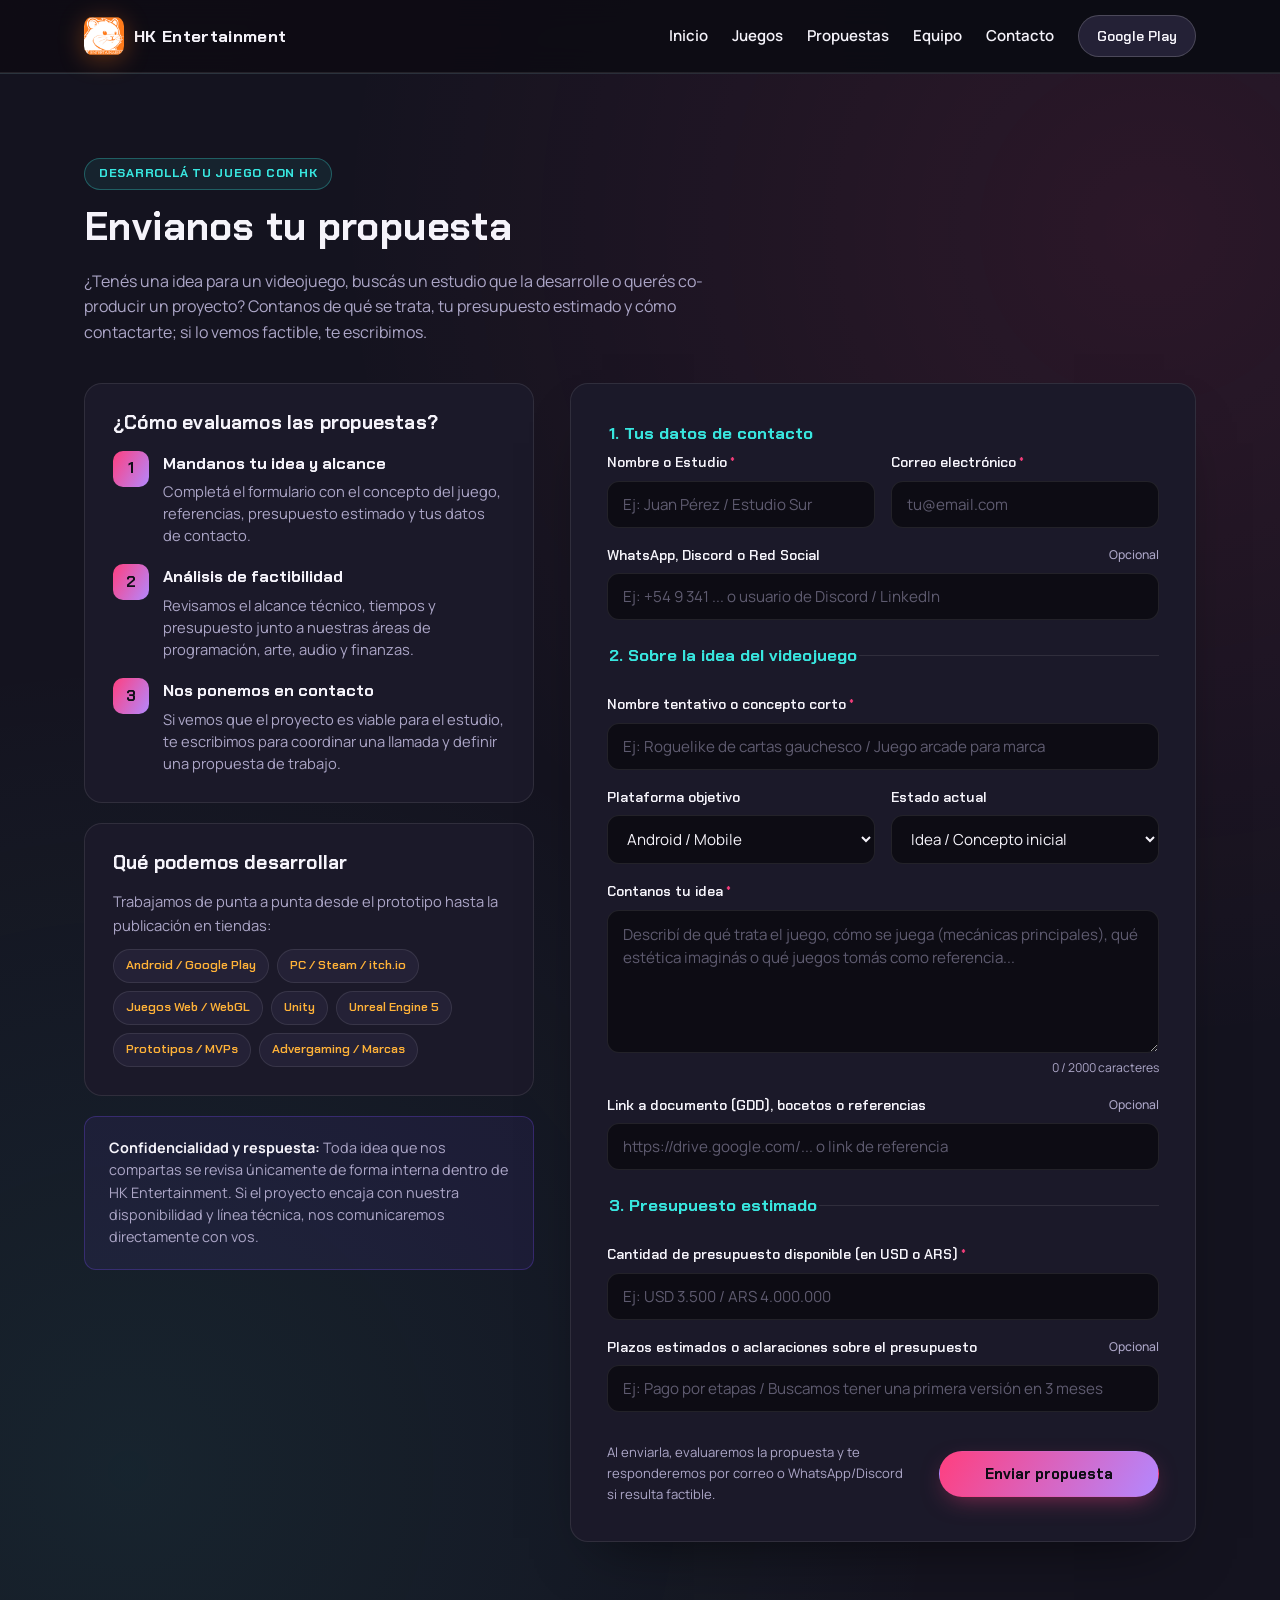
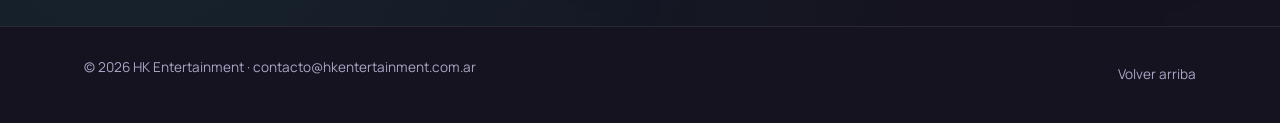
==== commit 72e8ad50: "Polish mobile layouts and refresh asset caches Improve responsive styling across the homepage, game " ====
--- a/propuestas/index.html
+++ b/propuestas/index.html
@@ -18,8 +18,8 @@
   <link rel="preconnect" href="https://fonts.googleapis.com">
   <link rel="preconnect" href="https://fonts.gstatic.com" crossorigin>
   <link href="https://fonts.googleapis.com/css2?family=Chakra+Petch:wght@500;600;700&family=Manrope:wght@400;500;600;700&display=swap" rel="stylesheet">
-  <link rel="stylesheet" href="../styles.css">
-  <link rel="stylesheet" href="../propuestas.css">
+  <link rel="stylesheet" href="../styles.css?v=2.1">
+  <link rel="stylesheet" href="../propuestas.css?v=2.1">
 </head>
 <body>
 
@@ -218,7 +218,7 @@
     </div>
   </footer>
 
-  <script src="../script.js"></script>
-  <script src="../propuestas.js" defer></script>
+  <script src="../script.js?v=2.1"></script>
+  <script src="../propuestas.js?v=2.1" defer></script>
 </body>
 </html>
--- a/styles.css
+++ b/styles.css
@@ -1,48 +1,66 @@
 /* ---------------------------------------------------
-   HK Entertainment — hoja de estilos
+   HK Entertainment — Hoja de estilos v2.1
+   Estética indie cyberpunk / neon dark + Mobile First Polish
 --------------------------------------------------- */
 
 :root {
-  --ink: #100f18;
-  --ink-soft: #17161f;
-  --panel: #1c1b27;
-  --panel-alt: #232231;
+  --ink: #0d0c14;
+  --ink-soft: #14131f;
+  --panel: #1b1929;
+  --panel-alt: #242136;
+  --panel-glass: rgba(27, 25, 41, 0.78);
   --line: rgba(255, 255, 255, 0.09);
-  --text: #f4f2f8;
-  --text-dim: #a29dbb;
+  --line-bright: rgba(255, 255, 255, 0.18);
+  --text: #f5f3fa;
+  --text-dim: #aca6c7;
 
   --pink: #ff3f7f;
   --cyan: #38e6df;
   --amber: #ffb238;
-  --violet: #7c4dff;
+  --violet: #9d6cff;
+  --orange-hk: #ff7a18;
 
   --font-display: 'Chakra Petch', sans-serif;
   --font-body: 'Manrope', sans-serif;
 
+  --radius-xl: 22px;
   --radius-lg: 18px;
   --radius-md: 12px;
-  --container: 1120px;
+  --container: 1160px;
 }
 
 * { box-sizing: border-box; }
 
 html {
   scroll-behavior: smooth;
+  -webkit-text-size-adjust: 100%;
 }
 
 @media (prefers-reduced-motion: reduce) {
   html { scroll-behavior: auto; }
-  * { animation-duration: 0.001ms !important; animation-iteration-count: 1 !important; transition-duration: 0.001ms !important; }
+  *, *::before, *::after {
+    animation-duration: 0.001ms !important;
+    animation-iteration-count: 1 !important;
+    transition-duration: 0.001ms !important;
+  }
 }
 
 body {
   margin: 0;
-  background: var(--ink);
+  background-color: var(--ink);
+  background-image:
+    radial-gradient(circle at 12% 0%, rgba(255, 63, 127, 0.08), transparent 38%),
+    radial-gradient(circle at 88% 18%, rgba(56, 230, 223, 0.07), transparent 40%);
   color: var(--text);
   font-family: var(--font-body);
   font-size: 16px;
   line-height: 1.6;
   -webkit-font-smoothing: antialiased;
+  overflow-x: hidden;
+}
+
+img, video, iframe {
+  max-width: 100%;
 }
 
 h1, h2, h3, h4 {
@@ -56,7 +74,7 @@
 p { margin: 0 0 1em; color: var(--text-dim); }
 p:last-child { margin-bottom: 0; }
 
-a { color: var(--cyan); text-decoration: none; }
+a { color: var(--cyan); text-decoration: none; transition: color 0.15s ease; }
 a:hover { color: var(--pink); }
 
 ul { list-style: none; margin: 0; padding: 0; }
@@ -72,64 +90,85 @@
   left: -999px;
   top: 0;
   background: var(--pink);
-  color: #100f18;
+  color: #0d0c14;
+  font-weight: 700;
   padding: 10px 16px;
   border-radius: 0 0 8px 0;
   z-index: 999;
 }
-.skip-link:focus {
-  left: 0;
-}
+.skip-link:focus { left: 0; }
 
 :focus-visible {
   outline: 2px solid var(--cyan);
   outline-offset: 3px;
 }
 
+/* ---------- Animación de entrada al hacer scroll ---------- */
+.reveal {
+  opacity: 1;
+  transform: translateY(0);
+  transition: opacity 0.55s cubic-bezier(0.22, 1, 0.36, 1), transform 0.55s cubic-bezier(0.22, 1, 0.36, 1);
+}
+.js-ready .reveal:not(.is-visible) {
+  opacity: 0;
+  transform: translateY(18px);
+}
+
 /* ---------- Botones ---------- */
 
 .btn {
   display: inline-flex;
   align-items: center;
   justify-content: center;
-  padding: 13px 26px;
+  gap: 8px;
+  padding: 13px 24px;
   border-radius: 999px;
   font-family: var(--font-display);
-  font-weight: 600;
+  font-weight: 700;
   font-size: 0.95rem;
+  line-height: 1.2;
+  text-align: center;
   border: 1px solid transparent;
-  transition: transform 0.15s ease, box-shadow 0.15s ease, background 0.15s ease, color 0.15s ease;
-  white-space: nowrap;
+  cursor: pointer;
+  transition: transform 0.18s ease, box-shadow 0.18s ease, background 0.18s ease, color 0.18s ease, border-color 0.18s ease;
 }
 .btn:hover { transform: translateY(-2px); }
 
 .btn-primary {
   background: linear-gradient(120deg, var(--pink), #b388ff);
-  color: #100f18;
+  color: #0d0c14;
+  box-shadow: 0 8px 24px -8px rgba(255, 63, 127, 0.5);
 }
 .btn-primary:hover {
-  color: #100f18;
-  box-shadow: 0 10px 30px -8px rgba(255, 63, 127, 0.55);
+  color: #0d0c14;
+  box-shadow: 0 12px 32px -6px rgba(255, 63, 127, 0.7);
 }
 
 .btn-ghost {
-  background: transparent;
-  border-color: var(--line);
+  background: rgba(255, 255, 255, 0.03);
+  border-color: var(--line-bright);
   color: var(--text);
 }
 .btn-ghost:hover {
   border-color: var(--cyan);
   color: var(--cyan);
+  background: rgba(56, 230, 223, 0.06);
 }
 
 .btn-outline {
-  background: transparent;
+  background: rgba(56, 230, 223, 0.06);
   border-color: var(--cyan);
   color: var(--cyan);
 }
 .btn-outline:hover {
   background: var(--cyan);
-  color: #100f18;
+  color: #0d0c14;
+  box-shadow: 0 10px 26px -8px rgba(56, 230, 223, 0.55);
+}
+
+.btn-sm {
+  padding: 9px 18px;
+  font-size: 0.85rem;
 }
 
 /* ---------- Header ---------- */
@@ -138,8 +177,9 @@
   position: sticky;
   top: 0;
   z-index: 100;
-  background: rgba(16, 15, 24, 0.82);
-  backdrop-filter: blur(10px);
+  background: rgba(13, 12, 20, 0.88);
+  backdrop-filter: blur(14px);
+  -webkit-backdrop-filter: blur(14px);
   border-bottom: 1px solid var(--line);
 }
 
@@ -147,76 +187,145 @@
   display: flex;
   align-items: center;
   justify-content: space-between;
-  height: 76px;
+  height: 72px;
+  gap: 12px;
 }
 
 .logo {
-  display: flex;
+  display: inline-flex;
   align-items: center;
   gap: 10px;
   color: var(--text);
+  min-width: 0;
 }
 .logo:hover { color: var(--text); }
 .logo-mark {
-  width: 38px;
-  height: 38px;
+  width: 40px;
+  height: 40px;
   border-radius: 10px;
-  object-fit: cover;
+  object-fit: contain;
   flex: none;
+  filter: drop-shadow(0 4px 12px rgba(255, 122, 24, 0.35));
+  transition: transform 0.2s ease;
+}
+.logo:hover .logo-mark {
+  transform: rotate(-5deg) scale(1.06);
 }
 .logo-text {
   font-family: var(--font-display);
   font-weight: 700;
   font-size: 1.05rem;
   letter-spacing: 0.02em;
+  white-space: nowrap;
+}
+.logo-badge {
+  font-size: 0.66rem;
+  font-family: var(--font-display);
+  font-weight: 700;
+  text-transform: uppercase;
+  letter-spacing: 0.08em;
+  padding: 2px 7px;
+  border-radius: 999px;
+  background: rgba(56, 230, 223, 0.12);
+  color: var(--cyan);
+  border: 1px solid rgba(56, 230, 223, 0.3);
+  white-space: nowrap;
 }
 
 .nav-toggle {
   display: none;
   flex-direction: column;
+  justify-content: center;
+  align-items: center;
   gap: 5px;
-  background: none;
-  border: none;
+  width: 40px;
+  height: 40px;
+  background: var(--panel);
+  border: 1px solid var(--line-bright);
+  border-radius: 10px;
   cursor: pointer;
-  padding: 8px;
+  padding: 0;
+  flex: none;
 }
 .nav-toggle span {
-  width: 24px;
+  width: 20px;
   height: 2px;
   background: var(--text);
   display: block;
+  border-radius: 2px;
+  transition: transform 0.2s ease, opacity 0.2s ease;
+}
+.nav-toggle[aria-expanded="true"] span:nth-child(1) {
+  transform: translateY(7px) rotate(45deg);
+}
+.nav-toggle[aria-expanded="true"] span:nth-child(2) {
+  opacity: 0;
+}
+.nav-toggle[aria-expanded="true"] span:nth-child(3) {
+  transform: translateY(-7px) rotate(-45deg);
 }
 
 .primary-nav {
   display: flex;
   align-items: center;
-  gap: 32px;
+  gap: 24px;
 }
 .primary-nav a {
   color: var(--text);
-  font-size: 0.95rem;
-  font-weight: 500;
+  font-size: 0.94rem;
+  font-weight: 600;
 }
 .primary-nav a:hover { color: var(--cyan); }
 
+.header-actions {
+  display: flex;
+  align-items: center;
+  gap: 8px;
+  flex: none;
+}
+
+.lang-switch {
+  display: inline-flex;
+  align-items: center;
+  justify-content: center;
+  height: 36px;
+  padding: 0 12px;
+  border-radius: 999px;
+  background: var(--panel);
+  border: 1px solid var(--line-bright);
+  color: var(--text);
+  font-family: var(--font-display);
+  font-size: 0.78rem;
+  font-weight: 700;
+  cursor: pointer;
+  white-space: nowrap;
+  transition: border-color 0.15s ease, color 0.15s ease;
+}
+.lang-switch:hover {
+  border-color: var(--cyan);
+  color: var(--cyan);
+}
+
 .nav-cta {
-  padding: 9px 20px;
+  padding: 9px 18px;
   border-radius: 999px;
   background: var(--panel-alt);
-  border: 1px solid var(--line);
-  font-family: var(--font-display);
-  font-weight: 600;
+  border: 1px solid var(--line-bright);
+  font-family: var(--font-display);
+  font-weight: 700;
+  font-size: 0.88rem !important;
+  white-space: nowrap;
 }
 .nav-cta:hover {
   border-color: var(--cyan);
   color: var(--cyan);
 }
 
-/* ---------- Hero ---------- */
+/* ---------- Hero v2.1 (Split Layout + Mobile-Safe Showcase) ---------- */
 
 .hero {
   position: relative;
-  padding: 96px 0 84px;
+  padding: 68px 0 76px;
   overflow: hidden;
 }
 
@@ -225,6 +334,20 @@
   inset: 0;
   z-index: 0;
   pointer-events: none;
+  background:
+    radial-gradient(circle at 78% 35%, rgba(255, 63, 127, 0.16), transparent 48%),
+    radial-gradient(circle at 20% 80%, rgba(56, 230, 223, 0.12), transparent 48%);
+}
+
+.hero-grid-overlay {
+  position: absolute;
+  inset: 0;
+  background-image:
+    linear-gradient(to right, rgba(255, 255, 255, 0.03) 1px, transparent 1px),
+    linear-gradient(to bottom, rgba(255, 255, 255, 0.03) 1px, transparent 1px);
+  background-size: 48px 48px;
+  mask-image: radial-gradient(ellipse at center, black 35%, transparent 80%);
+  -webkit-mask-image: radial-gradient(ellipse at center, black 35%, transparent 80%);
 }
 
 .hero-hexes {
@@ -254,60 +377,202 @@
   z-index: 1;
 }
 
+.hero-split {
+  display: grid;
+  grid-template-columns: 1.08fr 0.92fr;
+  gap: 44px;
+  align-items: center;
+  margin-bottom: 52px;
+}
+
 .hero-kicker {
+  display: inline-flex;
+  align-items: center;
+  gap: 8px;
   color: var(--cyan);
   font-family: var(--font-display);
-  font-weight: 600;
-  font-size: 0.9rem;
+  font-weight: 700;
+  font-size: 0.82rem;
+  letter-spacing: 0.04em;
+  text-transform: uppercase;
+  padding: 6px 14px;
+  border-radius: 999px;
+  background: rgba(56, 230, 223, 0.08);
+  border: 1px solid rgba(56, 230, 223, 0.28);
   margin-bottom: 18px;
+  max-width: 100%;
+}
+
+.pulse-dot {
+  flex: none;
+  width: 8px;
+  height: 8px;
+  border-radius: 50%;
+  background: var(--cyan);
+  box-shadow: 0 0 10px var(--cyan);
+  animation: pulse-glow 2s infinite;
+}
+@keyframes pulse-glow {
+  0%, 100% { opacity: 1; transform: scale(1); }
+  50% { opacity: 0.45; transform: scale(1.25); }
 }
 
 .hero-title {
-  font-size: clamp(2.1rem, 5.2vw, 3.6rem);
-  max-width: 15ch;
+  font-size: clamp(2rem, 4.5vw, 3.45rem);
+  max-width: 16ch;
   color: var(--text);
-  margin-bottom: 24px;
-}
-
-.hero-sub {
-  max-width: 56ch;
-  font-size: 1.08rem;
-  margin-bottom: 36px;
-}
-
-.hero-actions {
-  display: flex;
-  flex-wrap: wrap;
-  gap: 16px;
-  margin-bottom: 64px;
-}
-
-.hero-stats {
-  display: grid;
-  grid-template-columns: repeat(4, auto);
-  gap: 40px;
-  margin: 0;
-}
-.hero-stats > div { display: flex; flex-direction: column; }
-.hero-stats dt {
-  font-family: var(--font-display);
-  font-size: 2rem;
-  font-weight: 700;
+  margin-bottom: 18px;
+}
+
+.text-gradient {
   background: linear-gradient(120deg, var(--pink), var(--cyan));
   -webkit-background-clip: text;
   background-clip: text;
   color: transparent;
 }
-.hero-stats dd {
-  margin: 2px 0 0;
+
+.hero-sub {
+  max-width: 54ch;
+  font-size: 1.05rem;
+  margin-bottom: 28px;
+  color: var(--text-dim);
+}
+
+.hero-actions {
+  display: flex;
+  flex-wrap: wrap;
+  gap: 12px;
+}
+
+/* Hero Showcase Monitor */
+.hero-showcase {
+  position: relative;
+  border-radius: var(--radius-xl);
+  background: var(--panel);
+  border: 1px solid rgba(255, 63, 127, 0.35);
+  box-shadow:
+    0 28px 64px -24px rgba(0, 0, 0, 0.85),
+    0 0 40px -15px rgba(255, 63, 127, 0.25);
+  overflow: hidden;
+}
+
+.showcase-topbar {
+  display: flex;
+  align-items: center;
+  justify-content: space-between;
+  padding: 11px 16px;
+  background: rgba(13, 12, 20, 0.75);
+  border-bottom: 1px solid var(--line);
+  font-family: var(--font-display);
+  font-size: 0.75rem;
+  color: var(--text-dim);
+}
+
+.showcase-dots {
+  display: flex;
+  gap: 6px;
+}
+.showcase-dots span {
+  width: 9px;
+  height: 9px;
+  border-radius: 50%;
+}
+.showcase-dots span:nth-child(1) { background: var(--pink); }
+.showcase-dots span:nth-child(2) { background: var(--amber); }
+.showcase-dots span:nth-child(3) { background: var(--cyan); }
+
+.showcase-stage {
+  position: relative;
+  background: #000;
+  overflow: hidden;
+}
+
+.showcase-media {
+  width: 100%;
+  aspect-ratio: 16 / 10;
+  object-fit: cover;
+  display: block;
+}
+
+.showcase-overlay {
+  position: absolute;
+  inset: 0;
+  background: linear-gradient(180deg, rgba(13, 12, 20, 0.05) 30%, rgba(13, 12, 20, 0.94) 100%);
+  display: flex;
+  flex-direction: column;
+  justify-content: flex-end;
+  padding: 22px;
+}
+
+.showcase-badge {
+  align-self: flex-start;
+  padding: 4px 11px;
+  border-radius: 999px;
+  background: rgba(255, 178, 56, 0.16);
+  border: 1px solid rgba(255, 178, 56, 0.45);
+  color: var(--amber);
+  font-family: var(--font-display);
+  font-size: 0.74rem;
+  font-weight: 700;
+  margin-bottom: 8px;
+}
+
+.showcase-overlay h2 {
+  font-size: 1.45rem;
+  margin: 0 0 4px;
+  color: var(--text);
+}
+
+.showcase-overlay p {
   font-size: 0.88rem;
   color: var(--text-dim);
+  margin: 0 0 12px;
+}
+
+.showcase-links {
+  display: flex;
+  gap: 10px;
+  flex-wrap: wrap;
+}
+
+/* HUD Stats Bar */
+.hero-stats {
+  display: grid;
+  grid-template-columns: repeat(4, 1fr);
+  gap: 16px;
+  margin: 0;
+}
+.hero-stats > div {
+  display: flex;
+  flex-direction: column;
+  padding: 18px 20px;
+  border-radius: var(--radius-md);
+  background: var(--panel-glass);
+  border: 1px solid var(--line);
+  backdrop-filter: blur(8px);
+  min-width: 0;
+}
+.hero-stats dt {
+  font-family: var(--font-display);
+  font-size: clamp(1.35rem, 2.5vw, 1.85rem);
+  font-weight: 700;
+  line-height: 1.15;
+  background: linear-gradient(120deg, var(--pink), var(--cyan));
+  -webkit-background-clip: text;
+  background-clip: text;
+  color: transparent;
+}
+.hero-stats dd {
+  margin: 4px 0 0;
+  font-size: 0.85rem;
+  color: var(--text-dim);
+  line-height: 1.4;
 }
 
 /* ---------- Secciones genéricas ---------- */
 
 .section {
-  padding: 88px 0;
+  padding: 84px 0;
   border-top: 1px solid var(--line);
 }
 .section--alt {
@@ -315,50 +580,65 @@
 }
 
 .section-head {
-  max-width: 60ch;
-  margin-bottom: 48px;
+  max-width: 62ch;
+  margin-bottom: 38px;
 }
 .section-head h2 {
-  font-size: clamp(1.7rem, 3.4vw, 2.4rem);
+  font-size: clamp(1.65rem, 3.4vw, 2.45rem);
 }
 
 /* ---------- Destacados ---------- */
 
 .featured-grid {
   display: grid;
-  grid-template-columns: 1.3fr 1fr;
+  grid-template-columns: 1.28fr 1fr;
   gap: 24px;
-  margin-bottom: 72px;
+  margin-bottom: 60px;
 }
 
 .feature-panel {
   position: relative;
-  padding: 40px;
-  border-radius: var(--radius-lg);
+  display: flex;
+  flex-direction: column;
+  padding: 32px;
+  border-radius: var(--radius-xl);
   background: var(--panel);
   border: 1px solid var(--line);
   overflow: hidden;
+  min-width: 0;
+  transition: transform 0.22s ease, border-color 0.22s ease, box-shadow 0.22s ease;
+}
+.feature-panel:hover {
+  transform: translateY(-4px);
+  border-color: rgba(56, 230, 223, 0.4);
+  box-shadow: 0 24px 48px -24px rgba(0, 0, 0, 0.75);
 }
 
 .feature-panel--flagship {
   background:
-    radial-gradient(circle at 100% 0%, rgba(255, 63, 127, 0.18), transparent 55%),
+    radial-gradient(circle at 100% 0%, rgba(255, 63, 127, 0.20), transparent 55%),
     radial-gradient(circle at 0% 100%, rgba(56, 230, 223, 0.14), transparent 55%),
     var(--panel);
-  border-color: rgba(255, 63, 127, 0.35);
+  border-color: rgba(255, 63, 127, 0.38);
+}
+.feature-panel--flagship:hover {
+  border-color: var(--pink);
 }
 
 .feature-cover {
   display: block;
-  width: calc(100% + 80px);
-  height: 210px;
-  margin: -40px -40px 24px -40px;
+  width: calc(100% + 64px);
+  max-width: none;
+  height: 215px;
+  margin: -32px -32px 22px -32px;
   object-fit: cover;
+  border-bottom: 1px solid var(--line);
 }
 
 .itch-embed {
-  margin-top: 20px;
+  margin-top: 18px;
   max-width: 552px;
+  width: 100%;
 }
 .itch-embed iframe {
   display: block;
@@ -369,26 +649,28 @@
 }
 
 .feature-panel-tag {
+  align-self: flex-start;
   display: inline-block;
   font-family: var(--font-display);
-  font-size: 0.78rem;
-  font-weight: 600;
+  font-size: 0.76rem;
+  font-weight: 700;
   color: var(--amber);
-  border: 1px solid rgba(255, 178, 56, 0.4);
+  border: 1px solid rgba(255, 178, 56, 0.42);
+  background: rgba(255, 178, 56, 0.08);
   border-radius: 999px;
   padding: 4px 12px;
-  margin-bottom: 20px;
+  margin-bottom: 14px;
 }
 
 .feature-panel h3 {
-  font-size: clamp(1.4rem, 2.6vw, 1.9rem);
-  margin-bottom: 16px;
+  font-size: clamp(1.4rem, 2.6vw, 1.95rem);
+  margin-bottom: 12px;
 }
 
 .feature-meta {
   font-size: 0.9rem;
   color: var(--text-dim);
-  margin-bottom: 20px;
+  margin-bottom: 16px;
 }
 
 .glitch-title {
@@ -407,14 +689,14 @@
 }
 .feature-panel:hover .glitch-title::before {
   color: var(--pink);
-  opacity: 0.7;
+  opacity: 0.75;
   transform: translate(2px, -2px);
   clip-path: inset(0 0 55% 0);
   animation: glitch-shift 0.6s steps(2, end) 1;
 }
 .feature-panel:hover .glitch-title::after {
   color: var(--cyan);
-  opacity: 0.7;
+  opacity: 0.75;
   transform: translate(-2px, 2px);
   clip-path: inset(55% 0 0 0);
   animation: glitch-shift 0.6s steps(2, end) 1 reverse;
@@ -425,125 +707,300 @@
   100% { transform: translate(-2px, 2px); }
 }
 
-/* ---------- Catálogo ---------- */
-
-.catalog-head { margin-bottom: 24px; }
-.catalog-head h3 {
-  font-size: 1.15rem;
+/* ---------- Filtros y Catálogo ---------- */
+
+.catalog-toolbar {
+  display: flex;
+  flex-wrap: wrap;
+  align-items: center;
+  justify-content: space-between;
+  gap: 14px;
+  margin-bottom: 22px;
+}
+.catalog-toolbar h3 {
+  font-size: 1.22rem;
+  color: var(--text);
+  margin: 0;
+}
+
+.catalog-filters {
+  display: flex;
+  flex-wrap: wrap;
+  gap: 8px;
+}
+.filter-chip {
+  padding: 7px 15px;
+  border-radius: 999px;
+  border: 1px solid var(--line-bright);
+  background: var(--panel);
   color: var(--text-dim);
-  font-family: var(--font-body);
-  font-weight: 700;
+  font-family: var(--font-display);
+  font-size: 0.81rem;
+  font-weight: 700;
+  cursor: pointer;
+  white-space: nowrap;
+  transition: all 0.16s ease;
+}
+.filter-chip:hover {
+  border-color: var(--cyan);
+  color: var(--text);
+}
+.filter-chip.is-active {
+  background: linear-gradient(120deg, var(--pink), #b388ff);
+  border-color: transparent;
+  color: #0d0c14;
 }
 
 .catalog-grid {
   display: grid;
   grid-template-columns: repeat(3, 1fr);
-  gap: 18px;
-  margin-bottom: 72px;
+  gap: 20px;
+  margin-bottom: 68px;
 }
 
 .game-card {
-  display: flex;
+  position: relative;
+  display: flex;
+  flex-direction: column;
+  justify-content: space-between;
   gap: 16px;
   padding: 22px;
-  background: var(--panel);
+  background:
+    radial-gradient(circle at 100% 0%, rgba(56, 230, 223, 0.06), transparent 60%),
+    var(--panel);
   border: 1px solid var(--line);
-  border-radius: var(--radius-md);
-  transition: border-color 0.2s ease, transform 0.2s ease;
+  border-radius: var(--radius-lg);
+  min-width: 0;
+  transition: border-color 0.2s ease, transform 0.2s ease, box-shadow 0.2s ease;
+}
+.game-card[hidden] {
+  display: none !important;
 }
 .game-card:hover {
   border-color: var(--cyan);
-  transform: translateY(-3px);
+  transform: translateY(-4px);
+  box-shadow: 0 18px 36px -18px rgba(0, 0, 0, 0.75);
+}
+
+.game-card-top {
+  display: flex;
+  align-items: flex-start;
+  gap: 14px;
 }
 
 .game-icon {
   flex: none;
-  width: 52px;
-  height: 52px;
-  border-radius: 12px;
+  width: 64px;
+  height: 64px;
+  border-radius: 15px;
   object-fit: cover;
-  border: 1px solid var(--line);
+  border: 1px solid var(--line-bright);
+  box-shadow: 0 8px 20px -6px rgba(0, 0, 0, 0.6);
 }
 
 .game-card h4 {
-  font-size: 1.02rem;
-  margin-bottom: 2px;
+  font-size: 1.08rem;
+  margin-bottom: 4px;
+}
+.game-card h4 a {
+  color: var(--text);
+}
+.game-card h4 a:hover {
+  color: var(--cyan);
 }
 
 .game-genre {
-  font-size: 0.78rem;
+  font-size: 0.76rem;
+  font-family: var(--font-display);
+  font-weight: 700;
   color: var(--amber);
-  margin-bottom: 8px;
-}
-
-.game-card p:not(.game-genre) {
-  font-size: 0.92rem;
-  margin-bottom: 10px;
-}
-
-.game-card a {
-  font-size: 0.85rem;
-  font-weight: 600;
-}
-
-/* ---------- Próximamente ---------- */
+  margin-bottom: 6px;
+}
+
+.game-desc {
+  font-size: 0.91rem;
+  margin: 0;
+  color: var(--text-dim);
+}
+
+.game-links {
+  display: flex;
+  align-items: center;
+  justify-content: space-between;
+  flex-wrap: wrap;
+  gap: 8px 14px;
+  padding-top: 14px;
+  border-top: 1px solid var(--line);
+}
+.game-links a {
+  font-family: var(--font-display);
+  font-size: 0.84rem;
+  font-weight: 700;
+}
+.game-store-pill {
+  padding: 5px 12px;
+  border-radius: 999px;
+  background: var(--panel-alt);
+  border: 1px solid var(--line-bright);
+  color: var(--text) !important;
+}
+.game-store-pill:hover {
+  border-color: var(--cyan);
+  color: var(--cyan) !important;
+}
+
+/* ---------- Próximamente / En desarrollo ---------- */
 
 .upcoming-grid {
   display: grid;
   grid-template-columns: repeat(2, 1fr);
-  gap: 18px;
+  gap: 22px;
 }
 
 .upcoming-card {
+  position: relative;
+  display: flex;
+  flex-direction: column;
+  justify-content: space-between;
   padding: 28px;
-  border: 1px dashed var(--line);
-  border-radius: var(--radius-md);
-  background: var(--ink-soft);
+  border: 1px solid rgba(157, 108, 255, 0.32);
+  border-radius: var(--radius-lg);
+  background:
+    radial-gradient(circle at 100% 0%, rgba(157, 108, 255, 0.14), transparent 55%),
+    var(--ink-soft);
+  min-width: 0;
+  transition: transform 0.2s ease, border-color 0.2s ease;
+}
+.upcoming-card[hidden] {
+  display: none !important;
+}
+.upcoming-card:hover {
+  transform: translateY(-3px);
+  border-color: var(--violet);
 }
 .upcoming-card h4 {
-  font-size: 1.1rem;
+  font-size: 1.25rem;
   margin-bottom: 10px;
 }
-.upcoming-status {
-  font-size: 0.8rem;
+
+.dev-progress {
+  margin: 16px 0 6px;
+}
+.dev-progress-head {
+  display: flex;
+  justify-content: space-between;
+  align-items: center;
+  flex-wrap: wrap;
+  gap: 6px;
+  font-family: var(--font-display);
+  font-size: 0.77rem;
+  font-weight: 700;
   color: var(--violet);
-  font-weight: 700;
-  font-family: var(--font-display);
-  margin: 0;
-}
-
-/* ---------- Equipo ---------- */
+  margin-bottom: 7px;
+}
+.dev-progress-bar {
+  height: 7px;
+  border-radius: 999px;
+  background: rgba(255, 255, 255, 0.09);
+  border: 1px solid rgba(255, 255, 255, 0.06);
+  overflow: hidden;
+}
+.dev-progress-fill {
+  height: 100%;
+  border-radius: 999px;
+  background: linear-gradient(90deg, var(--violet), var(--cyan));
+  transition: width 0.4s ease;
+}
+
+/* ---------- Equipo v2.1 ---------- */
 
 .team-grid {
   display: grid;
   grid-template-columns: repeat(4, 1fr);
-  gap: 18px;
+  gap: 20px;
 }
 
 .team-card {
-  padding: 26px;
+  display: flex;
+  flex-direction: column;
+  justify-content: space-between;
+  padding: 24px;
   background: var(--panel);
   border: 1px solid var(--line);
-  border-radius: var(--radius-md);
-  transition: border-color 0.2s ease;
-}
-.team-card:hover { border-color: var(--pink); }
-
-.team-card h3 { font-size: 1.08rem; margin-bottom: 4px; }
+  border-radius: var(--radius-lg);
+  min-width: 0;
+  transition: border-color 0.2s ease, transform 0.2s ease;
+}
+.team-card:hover {
+  border-color: var(--pink);
+  transform: translateY(-4px);
+}
+
+.team-header {
+  display: flex;
+  align-items: center;
+  gap: 14px;
+  margin-bottom: 14px;
+}
+
+.team-avatar {
+  flex: none;
+  width: 48px;
+  height: 48px;
+  border-radius: 14px;
+  display: inline-flex;
+  align-items: center;
+  justify-content: center;
+  font-family: var(--font-display);
+  font-weight: 700;
+  font-size: 1rem;
+  color: #0d0c14;
+  background: linear-gradient(135deg, var(--cyan), var(--violet));
+}
+.team-avatar--art { background: linear-gradient(135deg, var(--pink), var(--amber)); }
+.team-avatar--audio { background: linear-gradient(135deg, var(--amber), var(--cyan)); }
+.team-avatar--biz { background: linear-gradient(135deg, #b388ff, var(--pink)); }
+
+.team-card h3 { font-size: 1.05rem; margin-bottom: 2px; }
 
 .team-role {
   color: var(--cyan);
+  font-size: 0.8rem;
+  font-weight: 700;
+  margin: 0;
+}
+
+.team-bio {
+  font-size: 0.9rem;
+  margin-bottom: 14px;
+}
+
+.team-skills {
+  display: flex;
+  flex-wrap: wrap;
+  gap: 6px;
+  margin-bottom: 16px;
+}
+.team-skills span {
+  font-size: 0.72rem;
+  font-family: var(--font-display);
+  font-weight: 600;
+  padding: 3px 9px;
+  border-radius: 999px;
+  background: var(--panel-alt);
+  color: var(--text-dim);
+  border: 1px solid var(--line);
+}
+
+.team-link {
+  display: inline-flex;
+  align-items: center;
+  gap: 6px;
+  font-family: var(--font-display);
+  font-weight: 700;
   font-size: 0.85rem;
-  font-weight: 700;
-  margin-bottom: 12px;
-}
-
-.team-card p:not(.team-role) { font-size: 0.9rem; margin-bottom: 16px; }
-
-.team-link {
-  font-family: var(--font-display);
-  font-weight: 600;
-  font-size: 0.85rem;
+  padding-top: 12px;
+  border-top: 1px solid var(--line);
 }
 
 /* ---------- Valores ---------- */
@@ -551,152 +1008,420 @@
 .values-grid {
   display: grid;
   grid-template-columns: repeat(4, 1fr);
-  gap: 18px;
+  gap: 20px;
 }
 .values-grid li {
-  padding: 24px 0;
-  border-top: 1px solid var(--line);
+  padding: 24px;
+  border-radius: var(--radius-md);
+  background: var(--panel);
+  border: 1px solid var(--line);
+}
+.value-icon {
+  display: inline-flex;
+  align-items: center;
+  justify-content: center;
+  width: 38px;
+  height: 38px;
+  border-radius: 10px;
+  background: rgba(56, 230, 223, 0.1);
+  border: 1px solid rgba(56, 230, 223, 0.28);
+  color: var(--cyan);
+  font-family: var(--font-display);
+  font-weight: 700;
+  margin-bottom: 14px;
 }
 .values-grid h3 {
-  font-size: 1rem;
+  font-size: 1.05rem;
   color: var(--text);
   margin-bottom: 8px;
 }
 .values-grid p { font-size: 0.9rem; }
 
-/* ---------- Contacto ---------- */
+/* ---------- Press Kit & Contacto ---------- */
+
+.presskit-banner {
+  display: flex;
+  flex-wrap: wrap;
+  align-items: center;
+  justify-content: space-between;
+  gap: 20px;
+  padding: 26px 28px;
+  margin-bottom: 44px;
+  border-radius: var(--radius-lg);
+  background:
+    radial-gradient(circle at 100% 50%, rgba(255, 178, 56, 0.14), transparent 55%),
+    var(--panel);
+  border: 1px solid rgba(255, 178, 56, 0.35);
+}
+.presskit-banner h3 {
+  font-size: 1.2rem;
+  margin-bottom: 6px;
+}
+.presskit-banner p {
+  font-size: 0.92rem;
+  max-width: 58ch;
+}
+.presskit-actions {
+  display: flex;
+  flex-wrap: wrap;
+  gap: 10px;
+}
 
 .contact-grid {
   display: flex;
   align-items: center;
   justify-content: space-between;
   flex-wrap: wrap;
-  gap: 32px;
+  gap: 24px;
 }
 
 .contact-email {
   font-family: var(--font-display);
   font-weight: 700;
-  font-size: clamp(1.3rem, 3vw, 1.8rem);
+  font-size: clamp(1rem, 3.8vw, 1.75rem);
   color: var(--text);
+  overflow-wrap: anywhere;
+  word-break: break-word;
 }
 .contact-email:hover { color: var(--pink); }
 
 .social-list {
   display: flex;
   flex-wrap: wrap;
-  gap: 12px;
+  gap: 10px;
 }
 .social-list a {
-  display: inline-block;
-  padding: 10px 18px;
-  border: 1px solid var(--line);
+  display: inline-flex;
+  align-items: center;
+  gap: 6px;
+  padding: 10px 16px;
+  background: var(--panel);
+  border: 1px solid var(--line-bright);
   border-radius: 999px;
   color: var(--text);
-  font-size: 0.88rem;
+  font-size: 0.86rem;
   font-weight: 600;
+  transition: transform 0.15s ease, border-color 0.15s ease, color 0.15s ease;
 }
 .social-list a:hover {
   border-color: var(--cyan);
   color: var(--cyan);
+  transform: translateY(-2px);
 }
 
 /* ---------- Footer ---------- */
 
 .site-footer {
   border-top: 1px solid var(--line);
-  padding: 28px 0;
+  padding: 30px 0;
+  background: var(--ink-soft);
 }
 .footer-inner {
   display: flex;
   align-items: center;
   justify-content: space-between;
+  flex-wrap: wrap;
+  gap: 16px;
   font-size: 0.85rem;
   color: var(--text-dim);
 }
+.footer-brand {
+  display: flex;
+  align-items: center;
+  gap: 10px;
+  min-width: 0;
+}
+.footer-brand p {
+  overflow-wrap: anywhere;
+}
+.footer-brand img {
+  flex: none;
+  width: 28px;
+  height: 28px;
+  border-radius: 6px;
+}
 .footer-inner a { color: var(--text-dim); }
 .footer-inner a:hover { color: var(--cyan); }
 
-/* ---------- Responsive ---------- */
-
-@media (max-width: 900px) {
+/* ---------- Lightbox modal para galerías ---------- */
+.lightbox {
+  position: fixed;
+  inset: 0;
+  z-index: 999;
+  background: rgba(10, 9, 16, 0.92);
+  backdrop-filter: blur(10px);
+  display: flex;
+  align-items: center;
+  justify-content: center;
+  padding: 16px;
+}
+.lightbox[hidden] { display: none !important; }
+.lightbox-img {
+  max-width: min(1080px, 94vw);
+  max-height: 82vh;
+  border-radius: var(--radius-md);
+  border: 1px solid var(--line-bright);
+  box-shadow: 0 24px 64px rgba(0, 0, 0, 0.85);
+}
+.lightbox-close,
+.lightbox-nav {
+  position: absolute;
+  background: var(--panel);
+  border: 1px solid var(--line-bright);
+  color: var(--text);
+  border-radius: 999px;
+  font-family: var(--font-display);
+  font-weight: 700;
+  cursor: pointer;
+  padding: 10px 16px;
+}
+.lightbox-close { top: 16px; right: 16px; }
+.lightbox-prev { left: 16px; bottom: 20px; }
+.lightbox-next { right: 16px; bottom: 20px; }
+@media (min-width: 761px) {
+  .lightbox-prev { bottom: auto; }
+  .lightbox-next { bottom: auto; }
+}
+.lightbox-close:hover,
+.lightbox-nav:hover {
+  border-color: var(--cyan);
+  color: var(--cyan);
+}
+
+/* ---------- Enlaces adicionales ---------- */
+
+.feature-actions {
+  display: flex;
+  flex-wrap: wrap;
+  gap: 10px;
+  margin-top: auto;
+  padding-top: 18px;
+}
+
+video.feature-cover { background: #000; }
+
+.upcoming-logo {
+  display: block;
+  width: min(210px, 100%);
+  height: auto;
+}
+
+.upcoming-actions {
+  display: flex;
+  flex-wrap: wrap;
+  align-items: center;
+  gap: 12px 18px;
+  margin-top: 18px;
+}
+.upcoming-actions a:not(.btn) {
+  font-family: var(--font-display);
+  font-size: 0.88rem;
+  font-weight: 700;
+}
+
+.section[hidden],
+.primary-nav a[hidden] { display: none !important; }
+
+/* ---------- Responsive (Tablets y Mobile) ---------- */
+
+@media (max-width: 980px) {
+  .hero-split { grid-template-columns: 1fr; gap: 32px; }
   .featured-grid { grid-template-columns: 1fr; }
   .catalog-grid { grid-template-columns: repeat(2, 1fr); }
   .team-grid { grid-template-columns: repeat(2, 1fr); }
   .values-grid { grid-template-columns: repeat(2, 1fr); }
   .upcoming-grid { grid-template-columns: 1fr; }
-  .hero-stats { grid-template-columns: repeat(2, auto); row-gap: 24px; }
-}
-
-@media (max-width: 720px) {
-  .nav-toggle { display: flex; }
+  .hero-stats { grid-template-columns: repeat(2, 1fr); }
+}
+
+@media (max-width: 820px) {
+  .logo-badge { display: none; }
+  .nav-toggle { display: inline-flex; }
 
   .primary-nav {
     position: absolute;
-    top: 76px;
+    top: 72px;
     left: 0;
     right: 0;
-    background: var(--ink-soft);
+    background: rgba(20, 19, 31, 0.98);
+    backdrop-filter: blur(16px);
+    -webkit-backdrop-filter: blur(16px);
+    border-bottom: 1px solid var(--line-bright);
+    box-shadow: 0 24px 48px rgba(0, 0, 0, 0.7);
+    flex-direction: column;
+    align-items: stretch;
+    gap: 0;
+    padding: 8px 20px 20px;
+    display: none;
+  }
+  .primary-nav.is-open { display: flex; }
+  .primary-nav a:not(.nav-cta) {
+    width: 100%;
+    padding: 14px 4px;
     border-bottom: 1px solid var(--line);
+    font-size: 1rem;
+  }
+  .primary-nav .nav-cta {
+    margin-top: 14px;
+    padding: 12px 20px;
+    text-align: center;
+    justify-content: center;
+    display: inline-flex;
+  }
+}
+
+@media (max-width: 640px) {
+  .wrap { padding: 0 16px; }
+  .header-inner { height: 64px; }
+  .primary-nav { top: 64px; }
+  .logo-mark { width: 34px; height: 34px; }
+  .logo-text { font-size: 0.96rem; }
+
+  .hero { padding: 36px 0 48px; }
+  .hero-split { gap: 26px; margin-bottom: 32px; }
+  .hero-kicker {
+    font-size: 0.73rem;
+    padding: 5px 11px;
+    margin-bottom: 14px;
+  }
+  .hero-title {
+    font-size: clamp(1.75rem, 7.5vw, 2.3rem);
+    margin-bottom: 14px;
+  }
+  .hero-sub {
+    font-size: 0.96rem;
+    margin-bottom: 22px;
+  }
+  .hero-actions {
+    display: grid;
+    grid-template-columns: 1fr;
+    gap: 10px;
+  }
+  .hero-actions .btn {
+    width: 100%;
+  }
+
+  /* En móvil, el texto del showcase va debajo del video para no tapar el gameplay ni desbordar */
+  .showcase-media {
+    aspect-ratio: 16 / 9;
+  }
+  .showcase-overlay {
+    position: static;
+    background: var(--panel);
+    border-top: 1px solid var(--line);
+    padding: 18px 16px;
+  }
+  .showcase-overlay h2 { font-size: 1.25rem; }
+  .showcase-links {
+    display: grid;
+    grid-template-columns: 1fr;
+    gap: 8px;
+  }
+  .showcase-links .btn { width: 100%; }
+
+  .hero-stats {
+    grid-template-columns: 1fr 1fr;
+    gap: 10px;
+  }
+  .hero-stats > div {
+    padding: 14px;
+  }
+  .hero-stats dt {
+    font-size: 1.28rem;
+  }
+  .hero-stats dd {
+    font-size: 0.78rem;
+  }
+
+  .section { padding: 52px 0; }
+  .section-head { margin-bottom: 26px; }
+
+  /* Tarjetas destacadas en móvil */
+  .feature-panel {
+    padding: 20px 18px;
+    border-radius: var(--radius-lg);
+  }
+  .feature-cover {
+    width: calc(100% + 36px);
+    height: 175px;
+    margin: -20px -18px 18px -18px;
+  }
+  /* Ocultar el iframe fijo de 552px de itch.io en pantallas angostas para que no desborde */
+  .itch-embed {
+    display: none;
+  }
+  .feature-actions .btn {
+    width: 100%;
+  }
+
+  /* Filtros deslizables horizontalmente en móvil */
+  .catalog-toolbar {
     flex-direction: column;
     align-items: flex-start;
-    gap: 0;
-    padding: 8px 24px 20px;
-    display: none;
-  }
-  .primary-nav.is-open { display: flex; }
-  .primary-nav a {
+    gap: 12px;
+  }
+  .catalog-filters {
     width: 100%;
-    padding: 14px 0;
-    border-bottom: 1px solid var(--line);
-  }
-  .nav-cta {
-    margin-top: 12px;
+    flex-wrap: nowrap;
+    overflow-x: auto;
+    padding-bottom: 6px;
+    -webkit-overflow-scrolling: touch;
+  }
+  .catalog-grid {
+    grid-template-columns: 1fr;
+    gap: 14px;
+    margin-bottom: 48px;
+  }
+  .game-card {
+    padding: 18px;
+  }
+  .game-icon {
+    width: 56px;
+    height: 56px;
+  }
+
+  .upcoming-card {
+    padding: 20px 18px;
+  }
+  .upcoming-actions {
+    flex-direction: column;
+    align-items: stretch;
+  }
+  .upcoming-actions .btn {
+    width: 100%;
+  }
+  .upcoming-actions a:not(.btn) {
     text-align: center;
-  }
-
-  .catalog-grid { grid-template-columns: 1fr; }
-  .team-grid { grid-template-columns: 1fr; }
-  .values-grid { grid-template-columns: 1fr; }
-  .game-card { flex-direction: column; }
-}
-
-
-/* ---------- Enlaces a las páginas de cada juego ---------- */
-
-.game-links {
-  display: flex;
-  flex-wrap: wrap;
-  gap: 4px 16px;
-}
-
-.feature-actions {
-  display: flex;
-  flex-wrap: wrap;
-  gap: 12px;
-  margin-top: 20px;
-}
-
-video.feature-cover { background: #000; }
-
-.upcoming-logo {
-  display: block;
-  width: min(220px, 100%);
-  height: auto;
-}
-
-.upcoming-actions {
-  display: flex;
-  flex-wrap: wrap;
-  align-items: center;
-  gap: 12px 18px;
-  margin-top: 16px;
-}
-.upcoming-actions a:not(.btn) {
-  font-size: 0.88rem;
-  font-weight: 600;
-}
-
-/* Elementos ocultos con el atributo hidden (la sección "Jugar" hasta que haya juegos) */
-.section[hidden],
-.primary-nav a[hidden] { display: none !important; }
+    padding: 6px 0;
+  }
+
+  .team-grid { grid-template-columns: 1fr; gap: 14px; }
+  .values-grid { grid-template-columns: 1fr; gap: 14px; }
+  .values-grid li { padding: 20px; }
+
+  .presskit-banner {
+    padding: 20px 18px;
+  }
+  .presskit-actions {
+    width: 100%;
+    display: grid;
+    grid-template-columns: 1fr;
+  }
+  .presskit-actions .btn { width: 100%; }
+
+  .social-list {
+    width: 100%;
+    display: grid;
+    grid-template-columns: 1fr 1fr;
+    gap: 8px;
+  }
+  .social-list a {
+    justify-content: center;
+    padding: 10px 12px;
+  }
+
+  .footer-inner {
+    flex-direction: column;
+    align-items: flex-start;
+  }
+}
--- a/propuestas.css
+++ b/propuestas.css
@@ -194,6 +194,8 @@
   font-weight: 600;
   color: var(--text);
   display: flex;
+  flex-wrap: wrap;
+  gap: 4px 10px;
   justify-content: space-between;
   align-items: center;
 }
@@ -348,3 +350,21 @@
     width: 100%;
   }
 }
+
+@media (max-width: 640px) {
+  .proposal-panel {
+    padding: 20px 18px;
+  }
+  .proposal-card {
+    padding: 20px 16px;
+  }
+  .proposal-note-box {
+    padding: 16px 18px;
+  }
+  .proposal-feedback-actions {
+    flex-direction: column;
+  }
+  .proposal-feedback-actions .btn {
+    width: 100%;
+  }
+}
